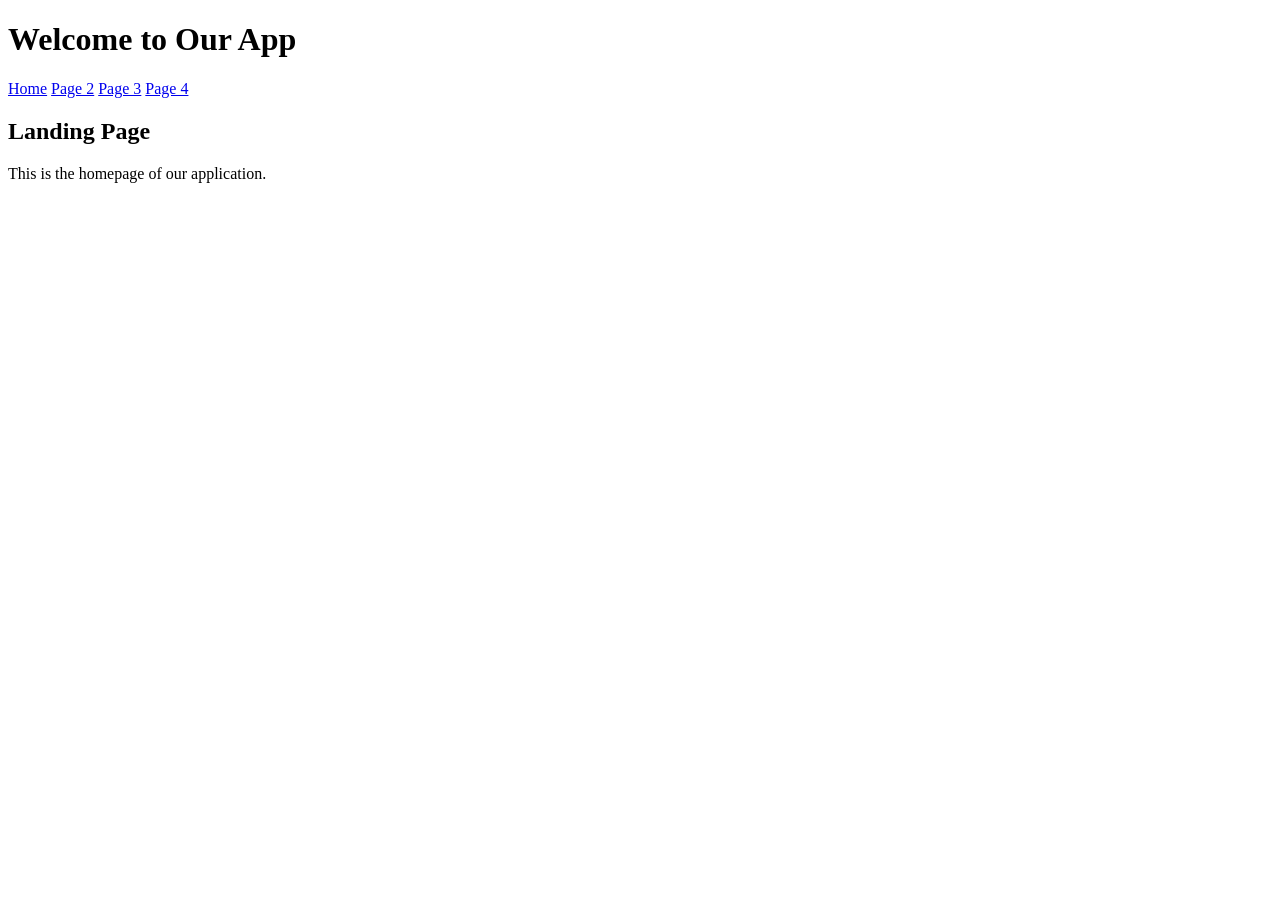
==== index.html @ fe09e487 "Added project structure and index page" ====
<!DOCTYPE html>
<html lang="en">
<head>
    <meta charset="UTF-8">
    <meta name="viewport" content="width=device-width, initial-scale=1.0">
    <title>Homepage</title>

       <!-- Link to CSS -->
    <link rel="stylesheet" href="css/styles.css">
</head>
<body>
    <!-- Maja -->

    <header>
        <h1>Welcome to Our App</h1>
    </header>

    <nav>
        <a href="index.html">Home</a>
        <a href="page-2.html">Page 2</a>
        <a href="page-3.html">Page 3</a>
        <a href="page-4.html">Page 4</a>
    </nav>

    <main>
        <h2>Landing Page</h2>
        <p>This is the homepage of our application.</p>
    
</body>
</html>
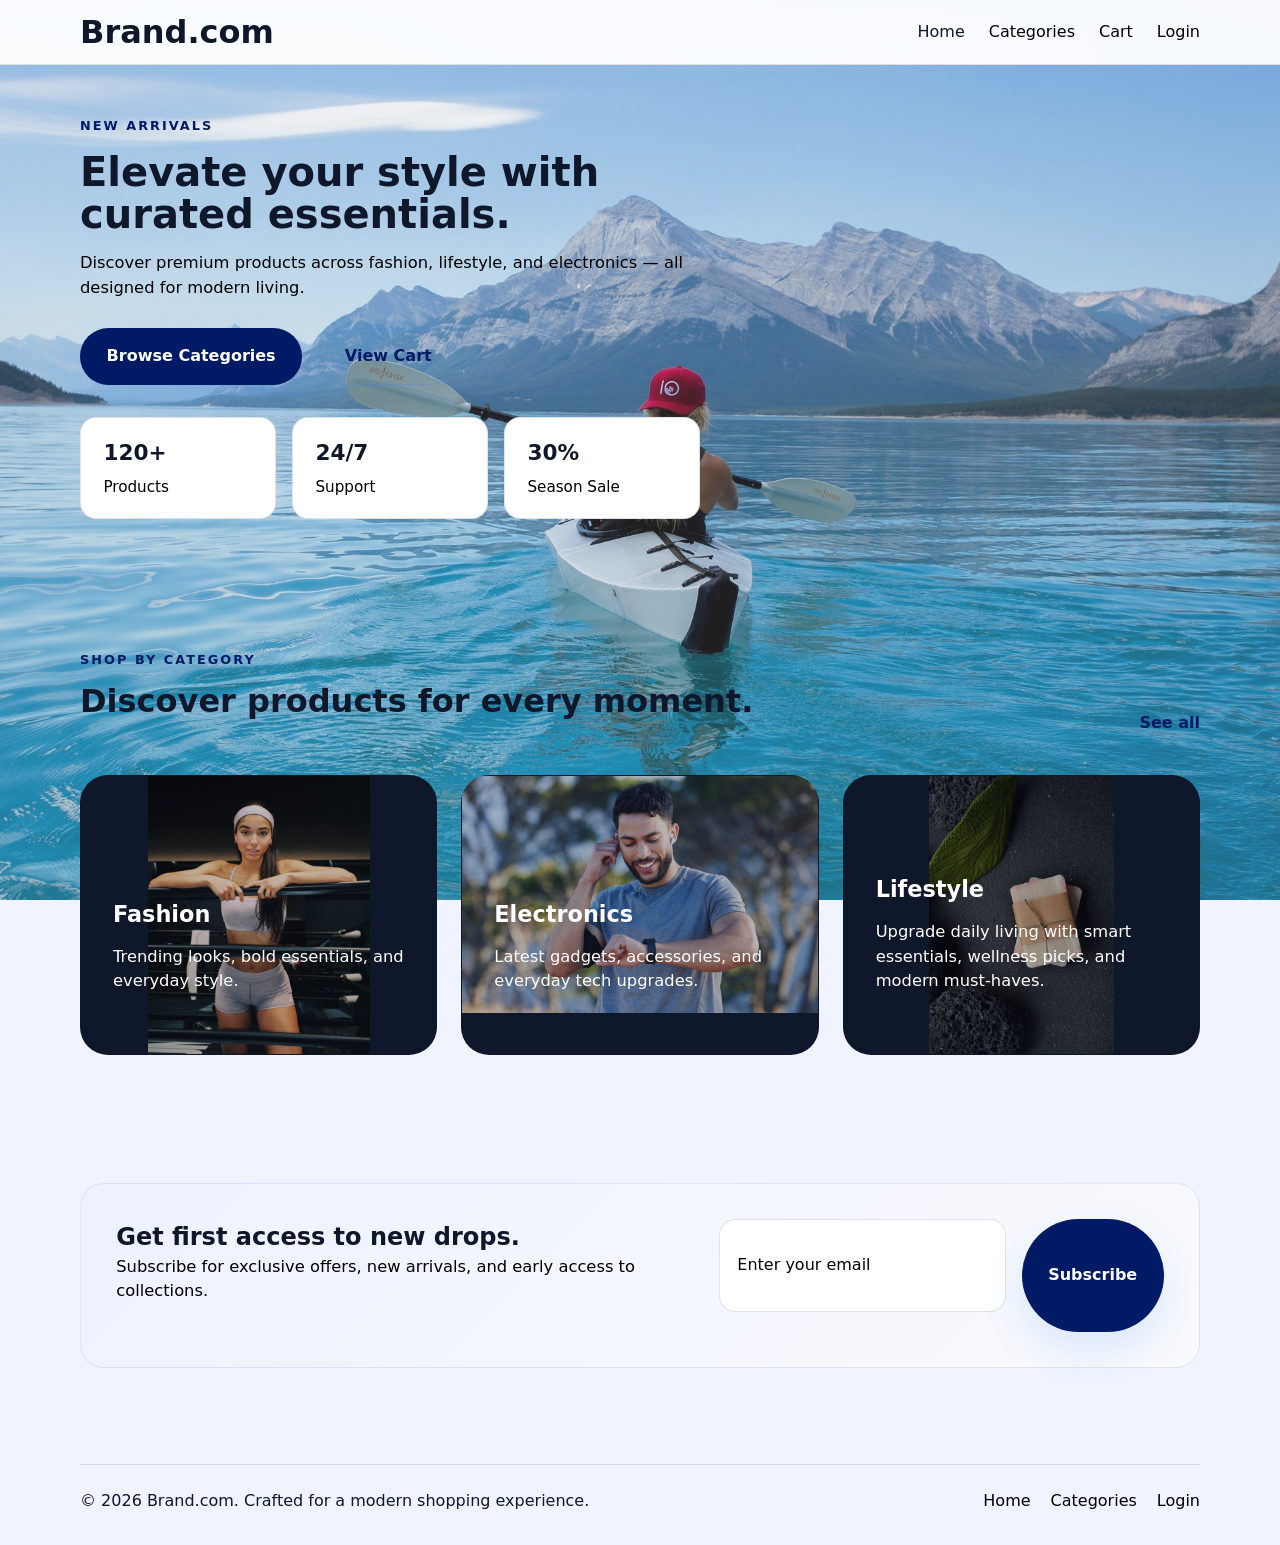
==== commit 835fb03f: "major edit" ====
--- a/index.html
+++ b/index.html
@@ -3,28 +3,100 @@
 <head>
     <meta charset="UTF-8">
     <meta name="viewport" content="width=device-width, initial-scale=1.0">
-    <title>Homepage</title>
-
-       <!-- Link to CSS -->
-    <link rel="stylesheet" href="css/styles.css">
+    <title>Brand.com - Premium Products</title>
+    <link rel="stylesheet" href="CSS/styles.css">
 </head>
-<body>
-    <!-- Maja -->
-
-    <header>
-        <h1>Welcome to Our App</h1>
+<body class="home-page">
+    <header class="site-header">
+        <div class="container header-inner">
+            <a href="index.html" class="brand">
+                <span>Brand.com</span>
+            </a>
+            <nav class="main-nav">
+                <a href="index.html" class="active">Home</a>
+                <a href="Categories.html">Categories</a>
+                <a href="Shopping Cart.html">Cart</a>
+                <a href="Login.html">Login</a>
+            </nav>
+        </div>
     </header>
 
-    <nav>
-        <a href="index.html">Home</a>
-        <a href="page-2.html">Page 2</a>
-        <a href="page-3.html">Page 3</a>
-        <a href="page-4.html">Page 4</a>
-    </nav>
+    <main>
+        <section class="hero section">
+            <div class="container hero-grid">
+                <div class="hero-copy">
+                    <span class="eyebrow">New arrivals</span>
+                    <h1>Elevate your style with curated essentials.</h1>
+                    <p>Discover premium products across fashion, lifestyle, and electronics — all designed for modern living.</p>
+                    <div class="hero-actions">
+                        <a class="button button-primary" href="Categories.html">Browse Categories</a>
+                        <a class="button button-outline" href="Shopping Cart.html">View Cart</a>
+                    </div>
+                    <div class="stats-grid">
+                        <div>
+                            <strong>120+</strong>
+                            <span>Products</span>
+                        </div>
+                        <div>
+                            <strong>24/7</strong>
+                            <span>Support</span>
+                        </div>
+                        <div>
+                            <strong>30%</strong>
+                            <span>Season Sale</span>
+                        </div>
+                    </div>
+                </div>
+            </div>
+        </section>
 
-    <main>
-        <h2>Landing Page</h2>
-        <p>This is the homepage of our application.</p>
-    
+        <section class="section featured-categories">
+            <div class="container section-head">
+                <div>
+                    <span class="eyebrow">Shop by category</span>
+                    <h2>Discover products for every moment.</h2>
+                </div>
+                <a class="link-button" href="Categories.html">See all</a>
+            </div>
+            <div class="container card-grid">
+                <article class="category-card category-card-fashion">
+                    <h3>Fashion</h3>
+                    <p>Trending looks, bold essentials, and everyday style.</p>
+                </article>
+                <article class="category-card category-card-electronics">
+                    <h3>Electronics</h3>
+                    <p>Latest gadgets, accessories, and everyday tech upgrades.</p>
+                </article>
+                <article class="category-card category-card-lifestyle">
+                    <h3>Lifestyle</h3>
+                    <p>Upgrade daily living with smart essentials, wellness picks, and modern must-haves.</p>
+                </article>
+            </div>
+        </section>
+
+        <section class="section newsletter">
+            <div class="container newsletter-card">
+                <div>
+                    <h2>Get first access to new drops.</h2>
+                    <p>Subscribe for exclusive offers, new arrivals, and early access to collections.</p>
+                </div>
+                <form class="newsletter-form">
+                    <input type="email" placeholder="Enter your email" required>
+                    <button type="submit" class="button button-primary">Subscribe</button>
+                </form>
+            </div>
+        </section>
+    </main>
+
+    <footer class="site-footer">
+        <div class="container footer-inner">
+            <p>© 2026 Brand.com. Crafted for a modern shopping experience.</p>
+            <div class="footer-links">
+                <a href="index.html">Home</a>
+                <a href="Categories.html">Categories</a>
+                <a href="Login.html">Login</a>
+            </div>
+        </div>
+    </footer>
 </body>
-</html>+</html>
--- a/CSS/styles.css
+++ b/CSS/styles.css
@@ -0,0 +1,658 @@
+:root {
+    color-scheme: light;
+    font-family: Inter, system-ui, -apple-system, BlinkMacSystemFont, "Segoe UI", sans-serif;
+    font-size: 16px;
+    line-height: 1.5;
+    color: #0f172a;
+    background-color: #eef2ff;
+    --surface: #ffffff;
+    --surface-soft: #f8f9ff;
+    --border: rgba(15, 23, 42, 0.12);
+    --primary: #001a66;
+    --primary-dark: #000d33;
+    --accent: #fb7185;
+    --muted: #000000;
+    --text: #0f172a;
+}
+
+* {
+    margin: 0;
+    padding: 0;
+    box-sizing: border-box;
+}
+
+html {
+    scroll-behavior: smooth;
+}
+
+body {
+    min-height: 100vh;
+    background-color: #eef2ff;
+    color: var(--text);
+    font-family: var(--font-family);
+}
+
+body.home-page {
+    background: linear-gradient(rgba(255, 255, 255, 0.12), rgba(255, 255, 255, 0.12)), url("../background2.jpg") center/cover no-repeat fixed;
+    animation: homeBackgroundSwap 35s infinite;
+}
+
+@keyframes homeBackgroundSwap {
+    0%,
+    24% {
+        background: linear-gradient(rgba(255, 255, 255, 0.12), rgba(255, 255, 255, 0.12)), url("../background2.jpg") center/cover no-repeat fixed;
+    }
+    25%,
+    49% {
+        background: linear-gradient(rgba(255, 255, 255, 0.12), rgba(255, 255, 255, 0.12)), url("../Images/background3.jpg") center/cover no-repeat fixed;
+    }
+    50%,
+    74% {
+        background: linear-gradient(rgba(255, 255, 255, 0.12), rgba(255, 255, 255, 0.12)), url("../Images/background5.jpg") center/cover no-repeat fixed;
+    }
+    75%,
+    100% {
+        background: linear-gradient(rgba(255, 255, 255, 0.12), rgba(255, 255, 255, 0.12)), url("../Images/background6.jpg") center/cover no-repeat fixed;
+    }
+}
+
+@media (prefers-reduced-motion: reduce) {
+    body.home-page {
+        animation: none;
+    }
+}
+
+img {
+    max-width: 100%;
+    display: block;
+}
+
+button,
+input,
+textarea,
+select {
+    font: inherit;
+}
+
+a {
+    color: inherit;
+    text-decoration: none;
+}
+
+.container {
+    width: min(1120px, calc(100% - 2rem));
+    margin: 0 auto;
+}
+
+.section {
+    padding: 4rem 0;
+}
+
+.site-header {
+    background: rgba(255, 255, 255, 0.95);
+    border-bottom: 1px solid var(--border);
+    position: sticky;
+    top: 0;
+    z-index: 20;
+    backdrop-filter: blur(16px);
+}
+
+.header-inner {
+    display: flex;
+    align-items: center;
+    justify-content: space-between;
+    gap: 1rem;
+    padding: 1rem 0;
+}
+
+.brand {
+    display: inline-flex;
+    align-items: center;
+    gap: 0;
+    font-weight: 700;
+    font-size: 2rem;
+    line-height: 1;
+    color: var(--text);
+}
+
+.brand img {
+    width: 34px;
+    height: 34px;
+}
+
+.main-nav {
+    display: flex;
+    gap: 1.5rem;
+    flex-wrap: wrap;
+}
+
+.main-nav a {
+    color: var(--muted);
+    font-weight: 500;
+    transition: color 0.2s ease;
+}
+
+.main-nav a:hover,
+.main-nav a.active {
+    color: var(--text);
+}
+
+.button {
+    display: inline-flex;
+    align-items: center;
+    justify-content: center;
+    padding: 0.95rem 1.6rem;
+    border-radius: 999px;
+    font-weight: 600;
+    transition: transform 0.2s ease, background-color 0.2s ease, box-shadow 0.2s ease;
+    border: 1px solid transparent;
+    cursor: pointer;
+}
+
+.button:hover {
+    transform: translateY(-1px);
+}
+
+.button-primary {
+    background-color: var(--primary);
+    color: white;
+    box-shadow: 0 18px 40px rgba(59, 130, 246, 0.14);
+}
+
+.button-primary:hover {
+    background-color: var(--primary-dark);
+}
+
+.button-secondary {
+    background: #f8fafc;
+    color: var(--text);
+    border-color: var(--border);
+}
+
+.button-outline {
+    background: transparent;
+    color: var(--primary);
+    border-color: rgba(59, 130, 246, 0.24);
+}
+
+.hero {
+    padding-top: 3rem;
+}
+
+.hero-grid {
+    display: grid;
+    grid-template-columns: 1fr;
+    gap: 3rem;
+    align-items: center;
+}
+
+.hero-copy {
+    max-width: 620px;
+}
+
+.eyebrow {
+    display: inline-flex;
+    align-items: center;
+    text-transform: uppercase;
+    letter-spacing: 0.16em;
+    font-size: 0.8rem;
+    color: var(--primary);
+    font-weight: 700;
+    margin-bottom: 1rem;
+}
+
+.hero-copy h1,
+.page-intro h1,
+.auth-info h1,
+.summary-card h2,
+.section-head h2 {
+    font-size: clamp(2.5rem, 3vw, 3.5rem);
+    line-height: 1.05;
+    margin-bottom: 1rem;
+    color: var(--text);
+}
+
+.hero-copy p,
+.page-intro p,
+.auth-info p,
+.category-card p,
+.summary-card p,
+.newsletter-card p {
+    color: var(--muted);
+    font-size: 1.02rem;
+    margin-bottom: 1.75rem;
+}
+
+.hero-actions {
+    display: flex;
+    flex-wrap: wrap;
+    gap: 1rem;
+    margin-bottom: 2rem;
+}
+
+.stats-grid {
+    display: grid;
+    grid-template-columns: repeat(3, minmax(0, 1fr));
+    gap: 1rem;
+}
+
+.stats-grid div {
+    padding: 1.2rem 1.4rem;
+    background: var(--surface);
+    border: 1px solid var(--border);
+    border-radius: 1rem;
+}
+
+.stats-grid strong {
+    display: block;
+    font-size: 1.35rem;
+    margin-bottom: 0.35rem;
+}
+
+.stats-grid span {
+    font-size: 0.95rem;
+    color: var(--muted);
+}
+
+.hero-image {
+    display: flex;
+    justify-content: center;
+    align-items: center;
+}
+
+.hero-image img {
+    max-width: 100%;
+    border-radius: 1.75rem;
+    box-shadow: 0 35px 80px rgba(15, 23, 42, 0.12);
+}
+
+.section-head {
+    display: flex;
+    justify-content: space-between;
+    align-items: flex-end;
+    gap: 1rem;
+    margin-bottom: 2.5rem;
+}
+
+.section-head h2 {
+    font-size: clamp(2rem, 2.5vw, 2.6rem);
+}
+
+.link-button {
+    color: var(--primary);
+    font-weight: 700;
+    transition: opacity 0.2s ease;
+}
+
+.link-button:hover {
+    opacity: 0.8;
+}
+
+.card-grid {
+    display: grid;
+    grid-template-columns: repeat(3, minmax(0, 1fr));
+    gap: 1.5rem;
+}
+
+.category-card {
+    padding: 2rem;
+    border-radius: 1.75rem;
+    background: var(--surface);
+    border: 1px solid var(--border);
+    transition: transform 0.25s ease, box-shadow 0.25s ease;
+    cursor: pointer;
+}
+
+.category-card:hover {
+    transform: translateY(-6px);
+    box-shadow: 0 24px 60px rgba(15, 23, 42, 0.1);
+}
+
+.category-card img {
+    width: 64px;
+    margin-bottom: 1.5rem;
+}
+
+.category-card h3 {
+    margin-bottom: 0.85rem;
+    font-size: 1.4rem;
+    color: var(--text);
+}
+
+.category-card-fashion {
+    background-image: linear-gradient(rgba(15, 23, 42, 0.25), rgba(15, 23, 42, 0.25)), url("../Images/fashion2.png");
+    background-size: contain;
+    background-repeat: no-repeat;
+    background-position: center top;
+    background-color: #0f172a;
+    min-height: 280px;
+    display: flex;
+    flex-direction: column;
+    justify-content: flex-end;
+}
+
+.category-card-fashion h3,
+.category-card-fashion p {
+    color: #ffffff;
+}
+
+.category-card-electronics {
+    background-image: linear-gradient(rgba(15, 23, 42, 0.25), rgba(15, 23, 42, 0.25)), url("../Images/electronics.jpg");
+    background-size: contain;
+    background-repeat: no-repeat;
+    background-position: center top;
+    background-color: #0f172a;
+    min-height: 280px;
+    display: flex;
+    flex-direction: column;
+    justify-content: flex-end;
+}
+
+.category-card-electronics h3,
+.category-card-electronics p {
+    color: #ffffff;
+}
+
+.category-card-lifestyle {
+    background-image: linear-gradient(rgba(15, 23, 42, 0.25), rgba(15, 23, 42, 0.25)), url("../Images/wellness.jpg");
+    background-size: contain;
+    background-repeat: no-repeat;
+    background-position: center top;
+    background-color: #0f172a;
+    min-height: 280px;
+    display: flex;
+    flex-direction: column;
+    justify-content: flex-end;
+}
+
+.category-card-lifestyle h3,
+.category-card-lifestyle p {
+    color: #ffffff;
+}
+
+.newsletter-card {
+    display: grid;
+    grid-template-columns: minmax(0, 1.3fr) minmax(220px, 1fr);
+    gap: 1.5rem;
+    padding: 2.2rem;
+    border-radius: 1.5rem;
+    background: linear-gradient(135deg, #eef2ff 0%, #f8fafc 100%);
+    border: 1px solid rgba(99, 102, 241, 0.14);
+}
+
+.newsletter-form {
+    display: grid;
+    grid-template-columns: 1fr auto;
+    gap: 1rem;
+}
+
+.newsletter-form input {
+    width: 100%;
+    padding: 1rem 1.1rem;
+    border: 1px solid var(--border);
+    border-radius: 999px;
+    background: white;
+}
+
+input[type="email"],
+input[type="text"],
+input[type="password"] {
+    width: 100%;
+    padding: 1rem 1.1rem;
+    border: 1px solid var(--border);
+    border-radius: 1rem;
+    background: var(--surface);
+    margin-bottom: 1.25rem;
+    color: var(--text);
+}
+
+input::placeholder {
+    color: var(--muted);
+}
+
+.auth-card,
+.summary-card {
+    background: var(--surface);
+    border-radius: 1.75rem;
+    padding: 2rem;
+    border: 1px solid var(--border);
+}
+
+.auth-section {
+    padding-top: 4rem;
+    padding-bottom: 4rem;
+}
+
+.auth-card {
+    max-width: 620px;
+    margin: 0 auto;
+}
+
+.auth-info {
+    margin-bottom: 2rem;
+}
+
+.auth-info h1 {
+    margin-bottom: 1rem;
+}
+
+.auth-form label {
+    display: block;
+    margin-bottom: 0.6rem;
+    font-weight: 600;
+    color: var(--text);
+}
+
+.auth-note {
+    margin-top: 1rem;
+    color: var(--muted);
+}
+
+.auth-note a {
+    color: var(--primary);
+    font-weight: 700;
+}
+
+.page-intro {
+    background: transparent;
+    padding-bottom: 0;
+}
+
+.cart-section {
+    padding-top: 1rem;
+}
+
+.cart-grid {
+    display: grid;
+    grid-template-columns: 1.8fr 0.9fr;
+    gap: 1.5rem;
+    width: min(1120px, calc(100% - 2rem));
+    margin: 0 auto;
+}
+
+.cart-table,
+.cart-summary {
+    background: var(--surface);
+    border: 1px solid var(--border);
+    border-radius: 1.75rem;
+    padding: 1.5rem;
+}
+
+.cart-row {
+    display: grid;
+    grid-template-columns: 2.2fr 1fr 0.9fr 1fr;
+    gap: 1rem;
+    align-items: center;
+    padding: 1.2rem 0;
+    border-bottom: 1px solid var(--border);
+}
+
+.cart-row:last-child {
+    border-bottom: none;
+}
+
+.cart-head {
+    color: var(--muted);
+    font-size: 0.95rem;
+    text-transform: uppercase;
+    letter-spacing: 0.08em;
+    font-weight: 600;
+}
+
+.product-info {
+    display: flex;
+    align-items: center;
+    gap: 1rem;
+}
+
+.product-info img {
+    width: 72px;
+    height: 72px;
+    border-radius: 1.25rem;
+    object-fit: contain;
+}
+
+.product-info strong {
+    display: block;
+    margin-bottom: 0.35rem;
+    color: var(--text);
+}
+
+.product-info span {
+    color: var(--muted);
+    font-size: 0.95rem;
+}
+
+.cart-summary {
+    display: flex;
+    flex-direction: column;
+    gap: 1.25rem;
+}
+
+.summary-card h2 {
+    margin-bottom: 1rem;
+    font-size: 1.8rem;
+}
+
+.summary-row {
+    display: flex;
+    justify-content: space-between;
+    align-items: center;
+    padding: 0.7rem 0;
+    border-bottom: 1px solid var(--border);
+}
+
+.summary-row.total {
+    font-size: 1.1rem;
+    font-weight: 700;
+    border-color: transparent;
+}
+
+.summary-note {
+    color: var(--muted);
+    font-size: 0.95rem;
+}
+
+.site-footer {
+    padding: 2rem 0;
+}
+
+.footer-inner {
+    display: flex;
+    justify-content: space-between;
+    align-items: center;
+    gap: 1rem;
+    border-top: 1px solid var(--border);
+    padding-top: 1.5rem;
+}
+
+.footer-links {
+    display: flex;
+    gap: 1.25rem;
+    flex-wrap: wrap;
+}
+
+.footer-links a {
+    color: var(--muted);
+    transition: color 0.2s ease;
+}
+
+.footer-links a:hover {
+    color: var(--text);
+}
+
+@media (max-width: 900px) {
+    .hero-grid,
+    .card-grid,
+    .stats-grid,
+    .cart-grid,
+    .newsletter-card {
+        grid-template-columns: 1fr;
+    }
+
+    .main-nav {
+        gap: 1rem;
+    }
+}
+
+@media (max-width: 720px) {
+    .header-inner {
+        flex-direction: column;
+        align-items: flex-start;
+    }
+
+    .site-header {
+        position: relative;
+    }
+
+    .hero-actions {
+        flex-direction: column;
+    }
+
+    .stats-grid {
+        grid-template-columns: repeat(2, minmax(0, 1fr));
+    }
+
+    .cart-row {
+        grid-template-columns: 1.7fr 1fr;
+    }
+
+    .cart-row span:nth-child(3),
+    .cart-row span:nth-child(4) {
+        display: none;
+    }
+
+    .cart-head span:nth-child(3),
+    .cart-head span:nth-child(4) {
+        display: none;
+    }
+
+    .newsletter-card {
+        grid-template-columns: 1fr;
+    }
+}
+
+@media (max-width: 540px) {
+    body {
+        font-size: 0.95rem;
+    }
+
+    .button {
+        width: 100%;
+    }
+
+    .main-nav {
+        flex-wrap: wrap;
+        gap: 0.75rem;
+    }
+
+    .stats-grid,
+    .cart-grid,
+    .newsletter-card {
+        gap: 1rem;
+    }
+
+    .newsletter-form {
+        grid-template-columns: 1fr;
+    }
+}
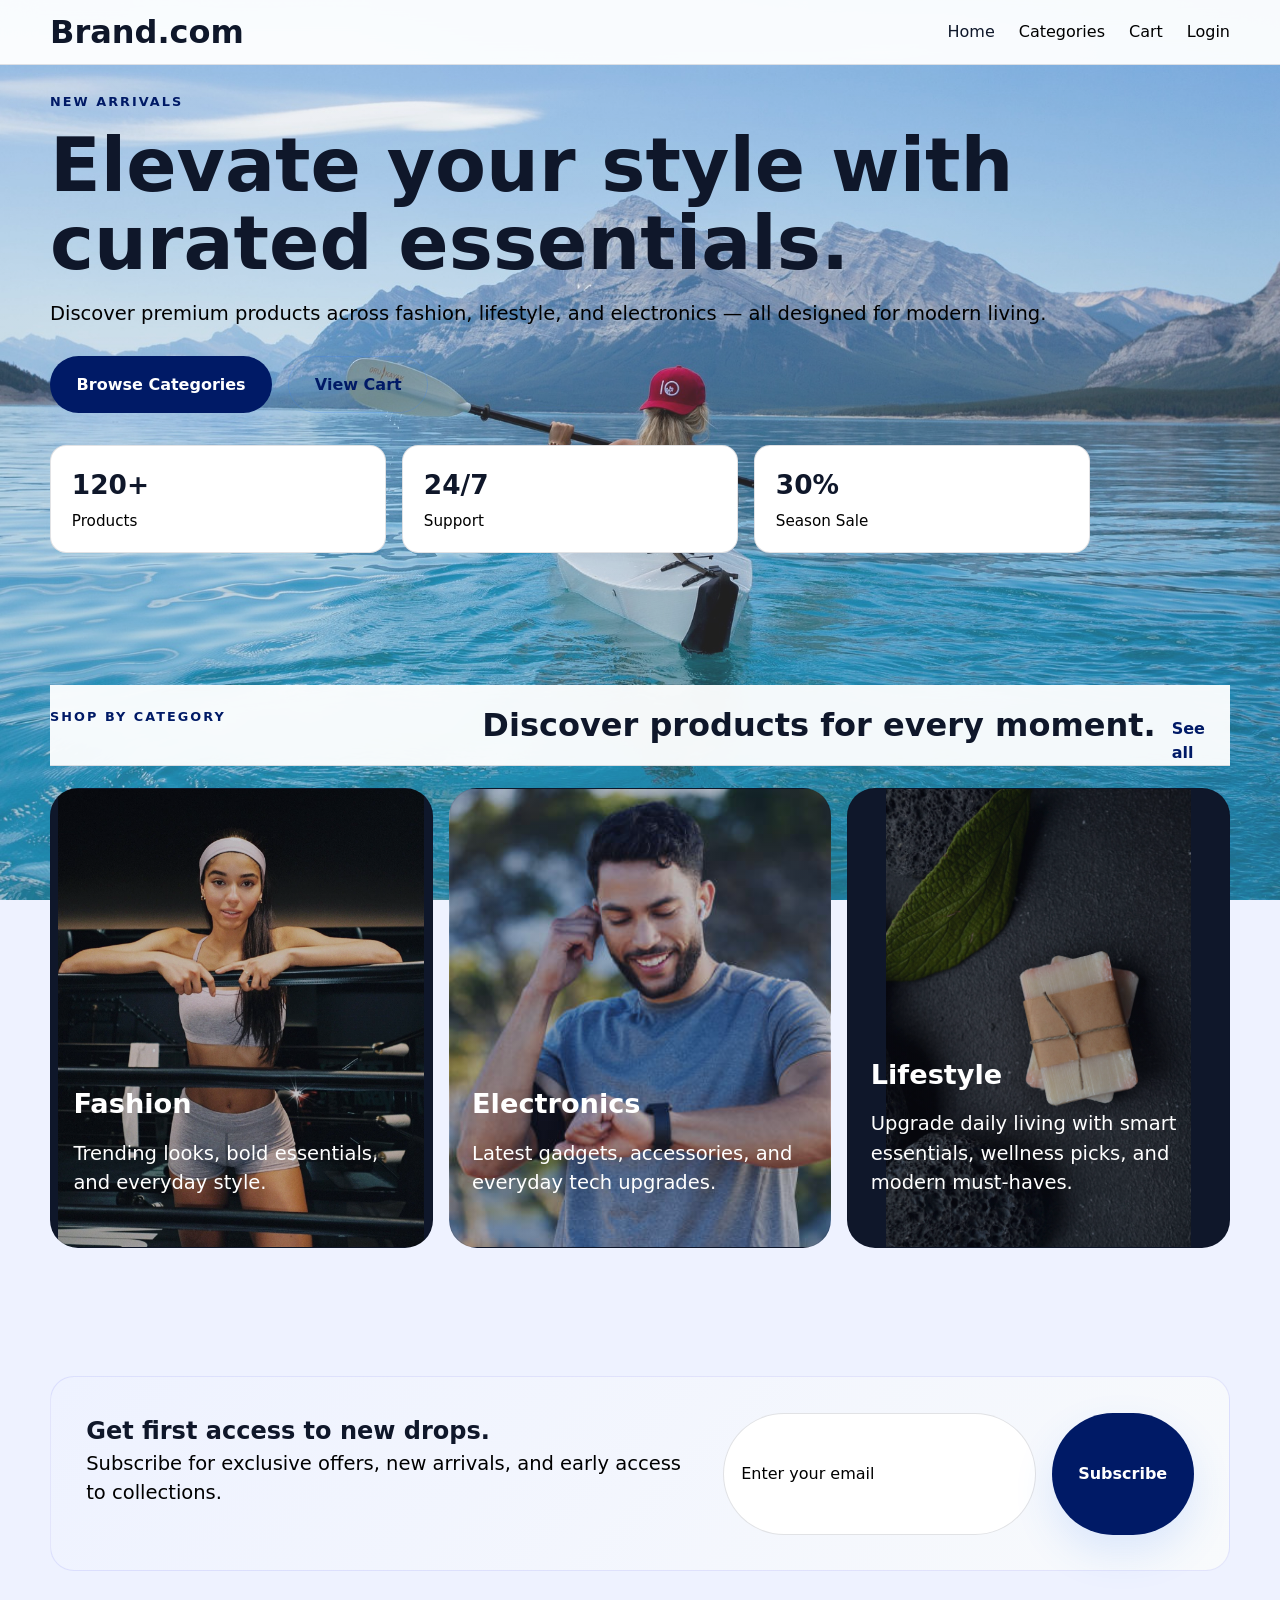
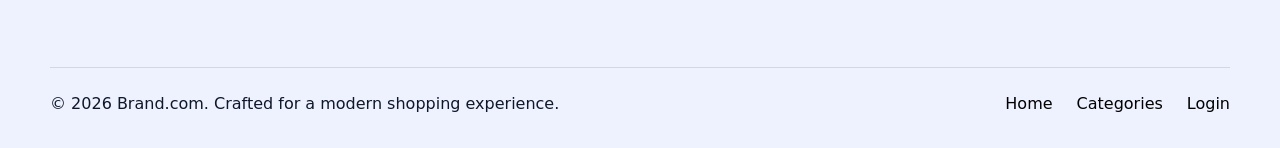
==== commit f6df5f47: "simplified code" ====
--- a/index.html
+++ b/index.html
@@ -6,14 +6,12 @@
     <title>Brand.com - Premium Products</title>
     <link rel="stylesheet" href="CSS/styles.css">
 </head>
-<body class="home-page">
-    <header class="site-header">
-        <div class="container header-inner">
-            <a href="index.html" class="brand">
-                <span>Brand.com</span>
-            </a>
-            <nav class="main-nav">
-                <a href="index.html" class="active">Home</a>
+<body id="home">
+    <header>
+        <div>
+            <a href="index.html">Brand.com</a>
+            <nav aria-label="Main navigation">
+                <a href="index.html" aria-current="page">Home</a>
                 <a href="Categories.html">Categories</a>
                 <a href="Shopping Cart.html">Cart</a>
                 <a href="Login.html">Login</a>
@@ -22,80 +20,82 @@
     </header>
 
     <main>
-        <section class="hero section">
-            <div class="container hero-grid">
-                <div class="hero-copy">
-                    <span class="eyebrow">New arrivals</span>
+        <section id="hero">
+            <div>
+                <article>
+                    <p data-eyebrow>New arrivals</p>
                     <h1>Elevate your style with curated essentials.</h1>
                     <p>Discover premium products across fashion, lifestyle, and electronics — all designed for modern living.</p>
-                    <div class="hero-actions">
-                        <a class="button button-primary" href="Categories.html">Browse Categories</a>
-                        <a class="button button-outline" href="Shopping Cart.html">View Cart</a>
+                    <div>
+                        <a href="Categories.html" data-tone="primary">Browse Categories</a>
+                        <a href="Shopping Cart.html" data-tone="outline">View Cart</a>
                     </div>
-                    <div class="stats-grid">
+                    <dl>
                         <div>
-                            <strong>120+</strong>
-                            <span>Products</span>
+                            <dd>120+</dd>
+                            <dt>Products</dt>
                         </div>
                         <div>
-                            <strong>24/7</strong>
-                            <span>Support</span>
+                            <dd>24/7</dd>
+                            <dt>Support</dt>
                         </div>
                         <div>
-                            <strong>30%</strong>
-                            <span>Season Sale</span>
+                            <dd>30%</dd>
+                            <dt>Season Sale</dt>
                         </div>
+                    </dl>
+                </article>
+            </div>
+        </section>
+
+        <section id="featured">
+            <div>
+                <header>
+                    <div>
+                        <p data-eyebrow>Shop by category</p>
+                        <h2>Discover products for every moment.</h2>
                     </div>
+                    <a href="Categories.html">See all</a>
+                </header>
+                <div>
+                    <article data-category="fashion">
+                        <h3>Fashion</h3>
+                        <p>Trending looks, bold essentials, and everyday style.</p>
+                    </article>
+                    <article data-category="electronics">
+                        <h3>Electronics</h3>
+                        <p>Latest gadgets, accessories, and everyday tech upgrades.</p>
+                    </article>
+                    <article data-category="lifestyle">
+                        <h3>Lifestyle</h3>
+                        <p>Upgrade daily living with smart essentials, wellness picks, and modern must-haves.</p>
+                    </article>
                 </div>
             </div>
         </section>
 
-        <section class="section featured-categories">
-            <div class="container section-head">
-                <div>
-                    <span class="eyebrow">Shop by category</span>
-                    <h2>Discover products for every moment.</h2>
-                </div>
-                <a class="link-button" href="Categories.html">See all</a>
-            </div>
-            <div class="container card-grid">
-                <article class="category-card category-card-fashion">
-                    <h3>Fashion</h3>
-                    <p>Trending looks, bold essentials, and everyday style.</p>
-                </article>
-                <article class="category-card category-card-electronics">
-                    <h3>Electronics</h3>
-                    <p>Latest gadgets, accessories, and everyday tech upgrades.</p>
-                </article>
-                <article class="category-card category-card-lifestyle">
-                    <h3>Lifestyle</h3>
-                    <p>Upgrade daily living with smart essentials, wellness picks, and modern must-haves.</p>
-                </article>
-            </div>
-        </section>
-
-        <section class="section newsletter">
-            <div class="container newsletter-card">
+        <section id="newsletter">
+            <div>
                 <div>
                     <h2>Get first access to new drops.</h2>
                     <p>Subscribe for exclusive offers, new arrivals, and early access to collections.</p>
                 </div>
-                <form class="newsletter-form">
+                <form>
                     <input type="email" placeholder="Enter your email" required>
-                    <button type="submit" class="button button-primary">Subscribe</button>
+                    <button type="submit" data-tone="primary">Subscribe</button>
                 </form>
             </div>
         </section>
     </main>
 
-    <footer class="site-footer">
-        <div class="container footer-inner">
+    <footer>
+        <div>
             <p>© 2026 Brand.com. Crafted for a modern shopping experience.</p>
-            <div class="footer-links">
+            <nav aria-label="Footer navigation">
                 <a href="index.html">Home</a>
                 <a href="Categories.html">Categories</a>
                 <a href="Login.html">Login</a>
-            </div>
+            </nav>
         </div>
     </footer>
 </body>
--- a/CSS/styles.css
+++ b/CSS/styles.css
@@ -1,18 +1,7 @@
 :root {
     color-scheme: light;
-    font-family: Inter, system-ui, -apple-system, BlinkMacSystemFont, "Segoe UI", sans-serif;
     font-size: 16px;
     line-height: 1.5;
-    color: #0f172a;
-    background-color: #eef2ff;
-    --surface: #ffffff;
-    --surface-soft: #f8f9ff;
-    --border: rgba(15, 23, 42, 0.12);
-    --primary: #001a66;
-    --primary-dark: #000d33;
-    --accent: #fb7185;
-    --muted: #000000;
-    --text: #0f172a;
 }
 
 * {
@@ -28,43 +17,52 @@
 body {
     min-height: 100vh;
     background-color: #eef2ff;
-    color: var(--text);
-    font-family: var(--font-family);
-}
-
-body.home-page {
-    background: linear-gradient(rgba(255, 255, 255, 0.12), rgba(255, 255, 255, 0.12)), url("../background2.jpg") center/cover no-repeat fixed;
+    color: #0f172a;
+    font-family: Inter, system-ui, -apple-system, BlinkMacSystemFont, "Segoe UI", sans-serif;
+}
+
+body#home {
+    background-image: linear-gradient(rgba(255, 255, 255, 0.12), rgba(255, 255, 255, 0.12)), url("../background2.jpg");
+    background-position: center;
+    background-size: cover;
+    background-repeat: no-repeat;
+    background-attachment: fixed;
     animation: homeBackgroundSwap 35s infinite;
 }
 
 @keyframes homeBackgroundSwap {
     0%,
     24% {
-        background: linear-gradient(rgba(255, 255, 255, 0.12), rgba(255, 255, 255, 0.12)), url("../background2.jpg") center/cover no-repeat fixed;
+        background-image: linear-gradient(rgba(255, 255, 255, 0.12), rgba(255, 255, 255, 0.12)), url("../background2.jpg");
     }
     25%,
     49% {
-        background: linear-gradient(rgba(255, 255, 255, 0.12), rgba(255, 255, 255, 0.12)), url("../Images/background3.jpg") center/cover no-repeat fixed;
+        background-image: linear-gradient(rgba(255, 255, 255, 0.12), rgba(255, 255, 255, 0.12)), url("../Images/background3.jpg");
     }
     50%,
     74% {
-        background: linear-gradient(rgba(255, 255, 255, 0.12), rgba(255, 255, 255, 0.12)), url("../Images/background5.jpg") center/cover no-repeat fixed;
+        background-image: linear-gradient(rgba(255, 255, 255, 0.12), rgba(255, 255, 255, 0.12)), url("../Images/background5.jpg");
     }
     75%,
     100% {
-        background: linear-gradient(rgba(255, 255, 255, 0.12), rgba(255, 255, 255, 0.12)), url("../Images/background6.jpg") center/cover no-repeat fixed;
+        background-image: linear-gradient(rgba(255, 255, 255, 0.12), rgba(255, 255, 255, 0.12)), url("../Images/background6.jpg");
     }
 }
 
 @media (prefers-reduced-motion: reduce) {
-    body.home-page {
+    body#home {
         animation: none;
     }
 }
 
 img {
+    display: block;
     max-width: 100%;
-    display: block;
+}
+
+a {
+    color: inherit;
+    text-decoration: none;
 }
 
 button,
@@ -74,324 +72,302 @@
     font: inherit;
 }
 
-a {
-    color: inherit;
-    text-decoration: none;
-}
-
-.container {
-    width: min(1120px, calc(100% - 2rem));
+header,
+footer,
+main > section {
+    width: 100%;
+}
+
+header > div,
+main > section > div,
+footer > div {
+    width: min(1180px, calc(100% - 2rem));
     margin: 0 auto;
 }
 
-.section {
-    padding: 4rem 0;
-}
-
-.site-header {
-    background: rgba(255, 255, 255, 0.95);
-    border-bottom: 1px solid var(--border);
+main > section {
+    padding-top: 4rem;
+    padding-bottom: 4rem;
+}
+
+header {
     position: sticky;
     top: 0;
     z-index: 20;
+    background-color: rgba(255, 255, 255, 0.95);
+    border-bottom: 1px solid rgba(15, 23, 42, 0.12);
     backdrop-filter: blur(16px);
 }
 
-.header-inner {
+header > div {
     display: flex;
     align-items: center;
     justify-content: space-between;
     gap: 1rem;
-    padding: 1rem 0;
-}
-
-.brand {
-    display: inline-flex;
-    align-items: center;
-    gap: 0;
+    padding-top: 1rem;
+    padding-bottom: 1rem;
+}
+
+header > div > a:first-child {
+    color: #0f172a;
+    font-size: 2rem;
     font-weight: 700;
-    font-size: 2rem;
     line-height: 1;
-    color: var(--text);
-}
-
-.brand img {
-    width: 34px;
-    height: 34px;
-}
-
-.main-nav {
-    display: flex;
+}
+
+nav {
+    display: flex;
+    flex-wrap: wrap;
     gap: 1.5rem;
-    flex-wrap: wrap;
-}
-
-.main-nav a {
-    color: var(--muted);
+}
+
+header nav a,
+footer nav a {
+    color: #000000;
     font-weight: 500;
     transition: color 0.2s ease;
 }
 
-.main-nav a:hover,
-.main-nav a.active {
-    color: var(--text);
-}
-
-.button {
+header nav a:hover,
+header nav a[aria-current="page"],
+footer nav a:hover {
+    color: #0f172a;
+}
+
+#hero article > div a,
+#newsletter button,
+#auth button,
+#cart-area aside button,
+header > div > a:last-child {
     display: inline-flex;
     align-items: center;
     justify-content: center;
     padding: 0.95rem 1.6rem;
+    border: 1px solid transparent;
     border-radius: 999px;
+    cursor: pointer;
     font-weight: 600;
     transition: transform 0.2s ease, background-color 0.2s ease, box-shadow 0.2s ease;
-    border: 1px solid transparent;
-    cursor: pointer;
-}
-
-.button:hover {
+}
+
+#hero article > div a:hover,
+#newsletter button:hover,
+#auth button:hover,
+#cart-area aside button:hover,
+header > div > a:last-child:hover {
     transform: translateY(-1px);
 }
 
-.button-primary {
-    background-color: var(--primary);
-    color: white;
+#hero article > div a:first-child,
+#newsletter button,
+#auth button,
+#cart-area aside button {
+    background-color: #001a66;
+    color: #ffffff;
     box-shadow: 0 18px 40px rgba(59, 130, 246, 0.14);
 }
 
-.button-primary:hover {
-    background-color: var(--primary-dark);
-}
-
-.button-secondary {
-    background: #f8fafc;
-    color: var(--text);
-    border-color: var(--border);
-}
-
-.button-outline {
-    background: transparent;
-    color: var(--primary);
+#hero article > div a:first-child:hover,
+#newsletter button:hover,
+#auth button:hover,
+#cart-area aside button:hover {
+    background-color: #000d33;
+}
+
+#hero article > div a:last-child {
+    background-color: transparent;
+    color: #001a66;
     border-color: rgba(59, 130, 246, 0.24);
 }
 
-.hero {
-    padding-top: 3rem;
-}
-
-.hero-grid {
+header > div > a:last-child {
+    background-color: #f8fafc;
+    color: #0f172a;
+    border-color: rgba(15, 23, 42, 0.12);
+}
+
+#hero article p:first-child,
+#featured header p,
+#intro p:first-child,
+#auth header p:first-child {
+    display: inline-flex;
+    align-items: center;
+    margin-bottom: 1rem;
+    color: #001a66;
+    font-size: 0.8rem;
+    font-weight: 700;
+    letter-spacing: 0.16em;
+    text-transform: uppercase;
+}
+
+#hero {
+    padding-top: 1.5rem;
+    padding-bottom: 4.25rem;
+}
+
+#hero > div {
     display: grid;
-    grid-template-columns: 1fr;
-    gap: 3rem;
-    align-items: center;
-}
-
-.hero-copy {
-    max-width: 620px;
-}
-
-.eyebrow {
-    display: inline-flex;
-    align-items: center;
-    text-transform: uppercase;
-    letter-spacing: 0.16em;
-    font-size: 0.8rem;
-    color: var(--primary);
-    font-weight: 700;
+    gap: 1rem;
+    align-items: center;
+}
+
+#hero article {
+    width: 100%;
+    max-width: 1080px;
+}
+
+#hero h1,
+#intro h1,
+#auth h1 {
     margin-bottom: 1rem;
-}
-
-.hero-copy h1,
-.page-intro h1,
-.auth-info h1,
-.summary-card h2,
-.section-head h2 {
-    font-size: clamp(2.5rem, 3vw, 3.5rem);
+    color: #0f172a;
+    font-size: clamp(2.9rem, 5.8vw, 5.4rem);
     line-height: 1.05;
-    margin-bottom: 1rem;
-    color: var(--text);
-}
-
-.hero-copy p,
-.page-intro p,
-.auth-info p,
-.category-card p,
-.summary-card p,
-.newsletter-card p {
-    color: var(--muted);
-    font-size: 1.02rem;
+}
+
+#hero h1 + p,
+#intro h1 + p,
+#auth h1 + p,
+#featured article p,
+#catalog article p,
+#newsletter p,
+#cart-area aside > p {
     margin-bottom: 1.75rem;
-}
-
-.hero-actions {
+    color: #000000;
+    font-size: 1.22rem;
+}
+
+#hero article > div {
     display: flex;
     flex-wrap: wrap;
     gap: 1rem;
     margin-bottom: 2rem;
 }
 
-.stats-grid {
+#hero dl {
     display: grid;
     grid-template-columns: repeat(3, minmax(0, 1fr));
     gap: 1rem;
-}
-
-.stats-grid div {
-    padding: 1.2rem 1.4rem;
-    background: var(--surface);
-    border: 1px solid var(--border);
+    max-width: 1040px;
+}
+
+#hero dl div {
+    padding: 1.2rem 1.3rem;
+    background-color: #ffffff;
+    border: 1px solid rgba(15, 23, 42, 0.12);
     border-radius: 1rem;
 }
 
-.stats-grid strong {
-    display: block;
-    font-size: 1.35rem;
+#hero dd {
     margin-bottom: 0.35rem;
-}
-
-.stats-grid span {
+    font-size: 1.65rem;
+    font-weight: 700;
+}
+
+#hero dt {
+    color: #000000;
     font-size: 0.95rem;
-    color: var(--muted);
-}
-
-.hero-image {
-    display: flex;
-    justify-content: center;
-    align-items: center;
-}
-
-.hero-image img {
-    max-width: 100%;
-    border-radius: 1.75rem;
-    box-shadow: 0 35px 80px rgba(15, 23, 42, 0.12);
-}
-
-.section-head {
-    display: flex;
+}
+
+#featured header {
+    display: flex;
+    align-items: flex-end;
     justify-content: space-between;
-    align-items: flex-end;
-    gap: 1rem;
-    margin-bottom: 2.5rem;
-}
-
-.section-head h2 {
+    gap: 1rem;
+    margin-bottom: 1.4rem;
+}
+
+#featured h2 {
     font-size: clamp(2rem, 2.5vw, 2.6rem);
 }
 
-.link-button {
-    color: var(--primary);
+#featured header > a {
+    color: #001a66;
     font-weight: 700;
     transition: opacity 0.2s ease;
 }
 
-.link-button:hover {
+#featured header > a:hover {
     opacity: 0.8;
 }
 
-.card-grid {
+#featured header + div,
+#catalog > div {
     display: grid;
     grid-template-columns: repeat(3, minmax(0, 1fr));
-    gap: 1.5rem;
-}
-
-.category-card {
-    padding: 2rem;
+    gap: 1rem;
+}
+
+#featured article,
+#catalog article {
+    display: flex;
+    flex-direction: column;
+    justify-content: flex-end;
+    min-height: 460px;
+    padding: 1.4rem;
+    background-color: #0f172a;
+    border: 1px solid rgba(15, 23, 42, 0.12);
     border-radius: 1.75rem;
-    background: var(--surface);
-    border: 1px solid var(--border);
+    cursor: pointer;
     transition: transform 0.25s ease, box-shadow 0.25s ease;
-    cursor: pointer;
-}
-
-.category-card:hover {
+}
+
+#featured article:hover,
+#catalog article:hover {
     transform: translateY(-6px);
     box-shadow: 0 24px 60px rgba(15, 23, 42, 0.1);
 }
 
-.category-card img {
-    width: 64px;
-    margin-bottom: 1.5rem;
-}
-
-.category-card h3 {
+#featured article h3,
+#catalog article h3 {
     margin-bottom: 0.85rem;
-    font-size: 1.4rem;
-    color: var(--text);
-}
-
-.category-card-fashion {
+    color: #ffffff;
+    font-size: 1.7rem;
+}
+
+#featured article p,
+#catalog article p {
+    color: #ffffff;
+}
+
+#featured article:nth-child(1),
+#catalog article:nth-child(1) {
     background-image: linear-gradient(rgba(15, 23, 42, 0.25), rgba(15, 23, 42, 0.25)), url("../Images/fashion2.png");
+    background-position: center top;
+    background-repeat: no-repeat;
     background-size: contain;
+}
+
+#featured article:nth-child(2),
+#catalog article:nth-child(2) {
+    background-image: linear-gradient(rgba(15, 23, 42, 0.25), rgba(15, 23, 42, 0.25)), url("../Images/electronics.jpg");
+    background-position: center;
     background-repeat: no-repeat;
+    background-size: cover;
+}
+
+#featured article:nth-child(3),
+#catalog article:nth-child(3) {
+    background-image: linear-gradient(rgba(15, 23, 42, 0.25), rgba(15, 23, 42, 0.25)), url("../Images/wellness.jpg");
     background-position: center top;
-    background-color: #0f172a;
-    min-height: 280px;
-    display: flex;
-    flex-direction: column;
-    justify-content: flex-end;
-}
-
-.category-card-fashion h3,
-.category-card-fashion p {
-    color: #ffffff;
-}
-
-.category-card-electronics {
-    background-image: linear-gradient(rgba(15, 23, 42, 0.25), rgba(15, 23, 42, 0.25)), url("../Images/electronics.jpg");
+    background-repeat: no-repeat;
     background-size: contain;
-    background-repeat: no-repeat;
-    background-position: center top;
-    background-color: #0f172a;
-    min-height: 280px;
-    display: flex;
-    flex-direction: column;
-    justify-content: flex-end;
-}
-
-.category-card-electronics h3,
-.category-card-electronics p {
-    color: #ffffff;
-}
-
-.category-card-lifestyle {
-    background-image: linear-gradient(rgba(15, 23, 42, 0.25), rgba(15, 23, 42, 0.25)), url("../Images/wellness.jpg");
-    background-size: contain;
-    background-repeat: no-repeat;
-    background-position: center top;
-    background-color: #0f172a;
-    min-height: 280px;
-    display: flex;
-    flex-direction: column;
-    justify-content: flex-end;
-}
-
-.category-card-lifestyle h3,
-.category-card-lifestyle p {
-    color: #ffffff;
-}
-
-.newsletter-card {
+}
+
+#newsletter > div {
     display: grid;
     grid-template-columns: minmax(0, 1.3fr) minmax(220px, 1fr);
     gap: 1.5rem;
     padding: 2.2rem;
-    border-radius: 1.5rem;
     background: linear-gradient(135deg, #eef2ff 0%, #f8fafc 100%);
     border: 1px solid rgba(99, 102, 241, 0.14);
-}
-
-.newsletter-form {
+    border-radius: 1.5rem;
+}
+
+#newsletter form {
     display: grid;
     grid-template-columns: 1fr auto;
     gap: 1rem;
-}
-
-.newsletter-form input {
-    width: 100%;
-    padding: 1rem 1.1rem;
-    border: 1px solid var(--border);
-    border-radius: 999px;
-    background: white;
 }
 
 input[type="email"],
@@ -399,235 +375,219 @@
 input[type="password"] {
     width: 100%;
     padding: 1rem 1.1rem;
-    border: 1px solid var(--border);
+    color: #0f172a;
+    background-color: #ffffff;
+    border: 1px solid rgba(15, 23, 42, 0.12);
     border-radius: 1rem;
-    background: var(--surface);
+}
+
+#newsletter input[type="email"] {
+    border-radius: 999px;
+}
+
+#auth input {
     margin-bottom: 1.25rem;
-    color: var(--text);
 }
 
 input::placeholder {
-    color: var(--muted);
-}
-
-.auth-card,
-.summary-card {
-    background: var(--surface);
-    border-radius: 1.75rem;
-    padding: 2rem;
-    border: 1px solid var(--border);
-}
-
-.auth-section {
+    color: #000000;
+}
+
+#intro {
+    padding-bottom: 0;
+}
+
+#auth {
     padding-top: 4rem;
     padding-bottom: 4rem;
 }
 
-.auth-card {
+#auth > div {
     max-width: 620px;
     margin: 0 auto;
-}
-
-.auth-info {
+    padding: 2rem;
+    background-color: #ffffff;
+    border: 1px solid rgba(15, 23, 42, 0.12);
+    border-radius: 1.75rem;
+}
+
+#auth header {
     margin-bottom: 2rem;
 }
 
-.auth-info h1 {
-    margin-bottom: 1rem;
-}
-
-.auth-form label {
+#auth label {
     display: block;
     margin-bottom: 0.6rem;
+    color: #0f172a;
     font-weight: 600;
-    color: var(--text);
-}
-
-.auth-note {
+}
+
+#auth form > p {
     margin-top: 1rem;
-    color: var(--muted);
-}
-
-.auth-note a {
-    color: var(--primary);
+    color: #000000;
+}
+
+#auth form > p a {
+    color: #001a66;
     font-weight: 700;
 }
 
-.page-intro {
-    background: transparent;
-    padding-bottom: 0;
-}
-
-.cart-section {
+#cart-area {
     padding-top: 1rem;
 }
 
-.cart-grid {
+#cart-area > div {
     display: grid;
     grid-template-columns: 1.8fr 0.9fr;
     gap: 1.5rem;
     width: min(1120px, calc(100% - 2rem));
-    margin: 0 auto;
-}
-
-.cart-table,
-.cart-summary {
-    background: var(--surface);
-    border: 1px solid var(--border);
+}
+
+#cart-area section,
+#cart-area aside {
+    padding: 1.5rem;
+    background-color: #ffffff;
+    border: 1px solid rgba(15, 23, 42, 0.12);
     border-radius: 1.75rem;
-    padding: 1.5rem;
-}
-
-.cart-row {
+}
+
+#cart-area section > div {
     display: grid;
     grid-template-columns: 2.2fr 1fr 0.9fr 1fr;
     gap: 1rem;
     align-items: center;
-    padding: 1.2rem 0;
-    border-bottom: 1px solid var(--border);
-}
-
-.cart-row:last-child {
+    padding-top: 1.2rem;
+    padding-bottom: 1.2rem;
+    border-bottom: 1px solid rgba(15, 23, 42, 0.12);
+}
+
+#cart-area section > div:last-child {
     border-bottom: none;
 }
 
-.cart-head {
-    color: var(--muted);
+#cart-area section > div:first-child {
+    color: #000000;
     font-size: 0.95rem;
+    font-weight: 600;
+    letter-spacing: 0.08em;
     text-transform: uppercase;
-    letter-spacing: 0.08em;
-    font-weight: 600;
-}
-
-.product-info {
-    display: flex;
-    align-items: center;
-    gap: 1rem;
-}
-
-.product-info img {
+}
+
+#cart-area section > div > div:first-child {
+    display: flex;
+    align-items: center;
+    gap: 1rem;
+}
+
+#cart-area img {
     width: 72px;
     height: 72px;
+    object-fit: contain;
     border-radius: 1.25rem;
-    object-fit: contain;
-}
-
-.product-info strong {
+}
+
+#cart-area strong {
     display: block;
     margin-bottom: 0.35rem;
-    color: var(--text);
-}
-
-.product-info span {
-    color: var(--muted);
+    color: #0f172a;
+}
+
+#cart-area section > div > div:first-child span {
+    color: #000000;
     font-size: 0.95rem;
 }
 
-.cart-summary {
+#cart-area aside {
     display: flex;
     flex-direction: column;
     gap: 1.25rem;
 }
 
-.summary-card h2 {
-    margin-bottom: 1rem;
+#cart-area aside h2 {
     font-size: 1.8rem;
 }
 
-.summary-row {
-    display: flex;
+#cart-area aside div {
+    display: flex;
+    align-items: center;
     justify-content: space-between;
-    align-items: center;
-    padding: 0.7rem 0;
-    border-bottom: 1px solid var(--border);
-}
-
-.summary-row.total {
+    padding-top: 0.7rem;
+    padding-bottom: 0.7rem;
+    border-bottom: 1px solid rgba(15, 23, 42, 0.12);
+}
+
+#cart-area aside div:last-of-type {
     font-size: 1.1rem;
     font-weight: 700;
-    border-color: transparent;
-}
-
-.summary-note {
-    color: var(--muted);
+    border-bottom: none;
+}
+
+#cart-area aside > p {
+    margin-bottom: 0;
     font-size: 0.95rem;
 }
 
-.site-footer {
-    padding: 2rem 0;
-}
-
-.footer-inner {
-    display: flex;
+footer {
+    padding-top: 2rem;
+    padding-bottom: 2rem;
+}
+
+footer > div {
+    display: flex;
+    align-items: center;
     justify-content: space-between;
-    align-items: center;
-    gap: 1rem;
-    border-top: 1px solid var(--border);
+    gap: 1rem;
     padding-top: 1.5rem;
-}
-
-.footer-links {
-    display: flex;
-    gap: 1.25rem;
-    flex-wrap: wrap;
-}
-
-.footer-links a {
-    color: var(--muted);
-    transition: color 0.2s ease;
-}
-
-.footer-links a:hover {
-    color: var(--text);
+    border-top: 1px solid rgba(15, 23, 42, 0.12);
 }
 
 @media (max-width: 900px) {
-    .hero-grid,
-    .card-grid,
-    .stats-grid,
-    .cart-grid,
-    .newsletter-card {
+    #hero dl,
+    #cart-area > div,
+    #newsletter > div {
         grid-template-columns: 1fr;
     }
 
-    .main-nav {
+    #featured header + div,
+    #catalog > div {
+        grid-template-columns: repeat(2, minmax(0, 1fr));
+    }
+
+    nav {
         gap: 1rem;
     }
 }
 
 @media (max-width: 720px) {
-    .header-inner {
+    header {
+        position: relative;
+    }
+
+    header > div,
+    footer > div,
+    #featured header {
         flex-direction: column;
         align-items: flex-start;
     }
 
-    .site-header {
-        position: relative;
-    }
-
-    .hero-actions {
+    #hero article > div {
         flex-direction: column;
     }
 
-    .stats-grid {
+    #hero dl {
         grid-template-columns: repeat(2, minmax(0, 1fr));
     }
 
-    .cart-row {
+    #cart-area section > div {
         grid-template-columns: 1.7fr 1fr;
     }
 
-    .cart-row span:nth-child(3),
-    .cart-row span:nth-child(4) {
+    #cart-area section > div span:nth-child(3),
+    #cart-area section > div span:nth-child(4) {
         display: none;
     }
 
-    .cart-head span:nth-child(3),
-    .cart-head span:nth-child(4) {
-        display: none;
-    }
-
-    .newsletter-card {
+    #newsletter > div {
         grid-template-columns: 1fr;
     }
 }
@@ -637,22 +597,24 @@
         font-size: 0.95rem;
     }
 
-    .button {
+    #hero article > div a,
+    #newsletter button,
+    #auth button,
+    #cart-area aside button,
+    header > div > a:last-child {
         width: 100%;
     }
 
-    .main-nav {
-        flex-wrap: wrap;
-        gap: 0.75rem;
-    }
-
-    .stats-grid,
-    .cart-grid,
-    .newsletter-card {
+    nav,
+    #hero dl,
+    #cart-area > div,
+    #newsletter > div {
         gap: 1rem;
     }
 
-    .newsletter-form {
+    #featured header + div,
+    #catalog > div,
+    #newsletter form {
         grid-template-columns: 1fr;
     }
 }
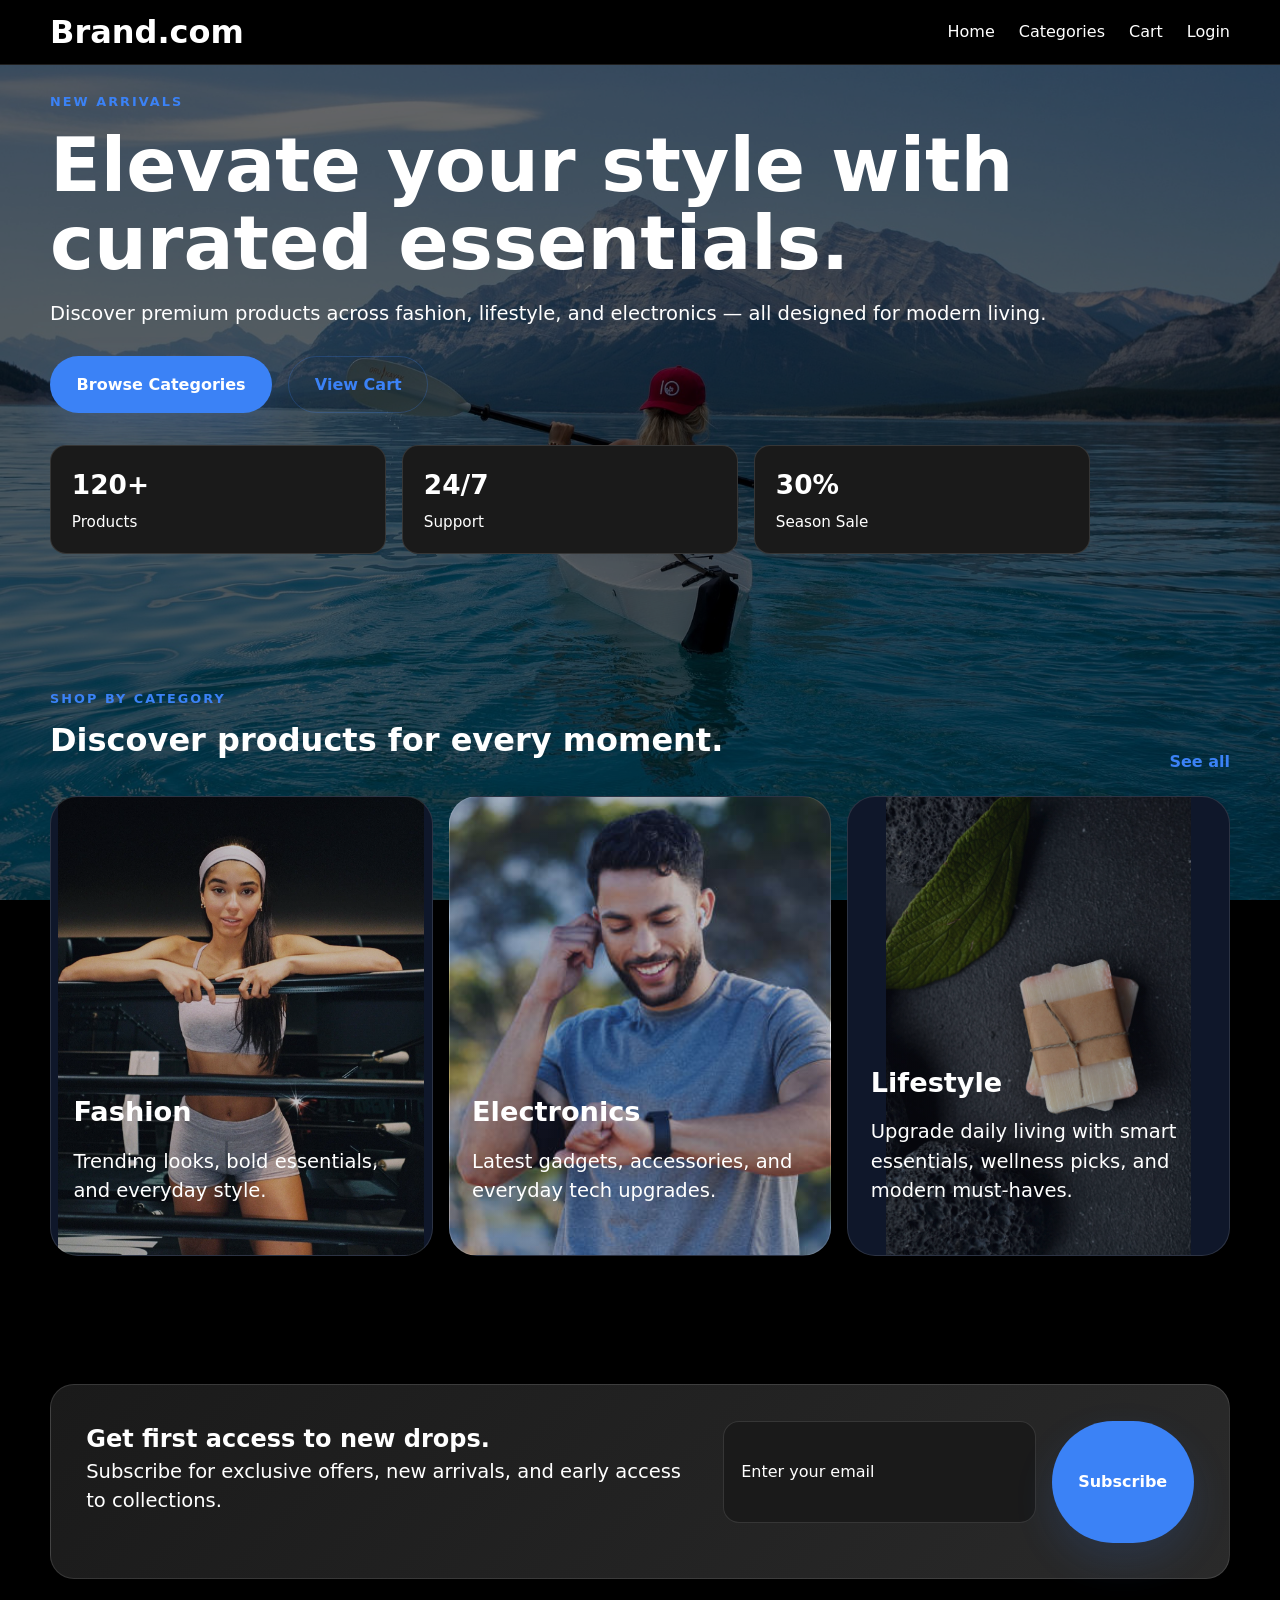
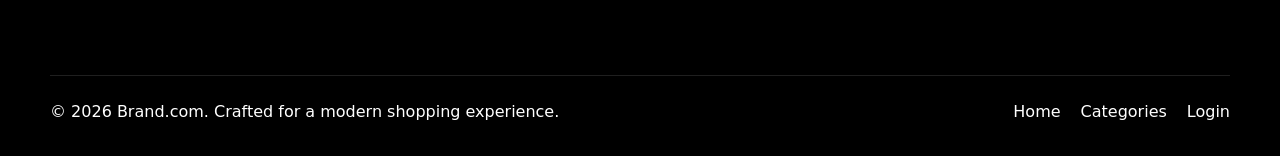
==== commit a1346ac9: "more simplification" ====
--- a/index.html
+++ b/index.html
@@ -6,12 +6,14 @@
     <title>Brand.com - Premium Products</title>
     <link rel="stylesheet" href="CSS/styles.css">
 </head>
-<body id="home">
+<body class="home-page">
     <header>
-        <div>
-            <a href="index.html">Brand.com</a>
-            <nav aria-label="Main navigation">
-                <a href="index.html" aria-current="page">Home</a>
+        <div class="container">
+            <a href="index.html">
+                <span>Brand.com</span>
+            </a>
+            <nav>
+                <a href="index.html" class="active">Home</a>
                 <a href="Categories.html">Categories</a>
                 <a href="Shopping Cart.html">Cart</a>
                 <a href="Login.html">Login</a>
@@ -20,82 +22,80 @@
     </header>
 
     <main>
-        <section id="hero">
-            <div>
-                <article>
-                    <p data-eyebrow>New arrivals</p>
+        <section class="hero">
+            <div class="container hero-grid">
+                <div class="hero-copy">
+                    <span class="eyebrow">New arrivals</span>
                     <h1>Elevate your style with curated essentials.</h1>
                     <p>Discover premium products across fashion, lifestyle, and electronics — all designed for modern living.</p>
-                    <div>
-                        <a href="Categories.html" data-tone="primary">Browse Categories</a>
-                        <a href="Shopping Cart.html" data-tone="outline">View Cart</a>
+                    <div class="hero-actions">
+                        <a class="button button-primary" href="Categories.html">Browse Categories</a>
+                        <a class="button button-outline" href="Shopping Cart.html">View Cart</a>
                     </div>
-                    <dl>
+                    <div class="stats-grid">
                         <div>
-                            <dd>120+</dd>
-                            <dt>Products</dt>
+                            <strong>120+</strong>
+                            <span>Products</span>
                         </div>
                         <div>
-                            <dd>24/7</dd>
-                            <dt>Support</dt>
+                            <strong>24/7</strong>
+                            <span>Support</span>
                         </div>
                         <div>
-                            <dd>30%</dd>
-                            <dt>Season Sale</dt>
+                            <strong>30%</strong>
+                            <span>Season Sale</span>
                         </div>
-                    </dl>
+                    </div>
+                </div>
+            </div>
+        </section>
+
+        <section class="featured-categories">
+            <div class="container section-head">
+                <div>
+                    <span class="eyebrow">Shop by category</span>
+                    <h2>Discover products for every moment.</h2>
+                </div>
+                <a class="link-button" href="Categories.html">See all</a>
+            </div>
+            <div class="container card-grid">
+                <article class="category-card category-card-fashion">
+                    <h3>Fashion</h3>
+                    <p>Trending looks, bold essentials, and everyday style.</p>
+                </article>
+                <article class="category-card category-card-electronics">
+                    <h3>Electronics</h3>
+                    <p>Latest gadgets, accessories, and everyday tech upgrades.</p>
+                </article>
+                <article class="category-card category-card-lifestyle">
+                    <h3>Lifestyle</h3>
+                    <p>Upgrade daily living with smart essentials, wellness picks, and modern must-haves.</p>
                 </article>
             </div>
         </section>
 
-        <section id="featured">
-            <div>
-                <header>
-                    <div>
-                        <p data-eyebrow>Shop by category</p>
-                        <h2>Discover products for every moment.</h2>
-                    </div>
-                    <a href="Categories.html">See all</a>
-                </header>
-                <div>
-                    <article data-category="fashion">
-                        <h3>Fashion</h3>
-                        <p>Trending looks, bold essentials, and everyday style.</p>
-                    </article>
-                    <article data-category="electronics">
-                        <h3>Electronics</h3>
-                        <p>Latest gadgets, accessories, and everyday tech upgrades.</p>
-                    </article>
-                    <article data-category="lifestyle">
-                        <h3>Lifestyle</h3>
-                        <p>Upgrade daily living with smart essentials, wellness picks, and modern must-haves.</p>
-                    </article>
-                </div>
-            </div>
-        </section>
-
-        <section id="newsletter">
-            <div>
+        <section class="newsletter">
+            <div class="container newsletter-card">
                 <div>
                     <h2>Get first access to new drops.</h2>
                     <p>Subscribe for exclusive offers, new arrivals, and early access to collections.</p>
                 </div>
-                <form>
+                <form class="newsletter-form">
                     <input type="email" placeholder="Enter your email" required>
-                    <button type="submit" data-tone="primary">Subscribe</button>
+                    <button type="submit" class="button button-primary">Subscribe</button>
                 </form>
             </div>
         </section>
     </main>
 
     <footer>
-        <div>
+        <div class="container">
             <p>© 2026 Brand.com. Crafted for a modern shopping experience.</p>
-            <nav aria-label="Footer navigation">
+            <div>
                 <a href="index.html">Home</a>
                 <a href="Categories.html">Categories</a>
                 <a href="Login.html">Login</a>
-            </nav>
+            </div>
         </div>
     </footer>
 </body>
--- a/CSS/styles.css
+++ b/CSS/styles.css
@@ -1,7 +1,18 @@
 :root {
-    color-scheme: light;
+    color-scheme: dark;
+    font-family: Inter, system-ui, -apple-system, BlinkMacSystemFont, "Segoe UI", sans-serif;
     font-size: 16px;
     line-height: 1.5;
+    color: #ffffff;
+    background-color: #000000;
+    --surface: #1a1a1a;
+    --surface-soft: #2a2a2a;
+    --border: rgba(255, 255, 255, 0.12);
+    --primary: #3b82f6;
+    --primary-dark: #2563eb;
+    --accent: #fb7185;
+    --muted: #ffffff;
+    --text: #ffffff;
 }
 
 * {
@@ -16,53 +27,44 @@
 
 body {
     min-height: 100vh;
-    background-color: #eef2ff;
-    color: #0f172a;
-    font-family: Inter, system-ui, -apple-system, BlinkMacSystemFont, "Segoe UI", sans-serif;
-}
-
-body#home {
-    background-image: linear-gradient(rgba(255, 255, 255, 0.12), rgba(255, 255, 255, 0.12)), url("../background2.jpg");
-    background-position: center;
-    background-size: cover;
-    background-repeat: no-repeat;
-    background-attachment: fixed;
+    background-color: #000000;
+    color: var(--text);
+    font-family: var(--font-family);
+}
+
+body.home-page {
+    background: linear-gradient(rgba(0, 0, 0, 0.58), rgba(0, 0, 0, 0.58)), url("../background2.jpg") center/cover no-repeat fixed;
     animation: homeBackgroundSwap 35s infinite;
 }
 
 @keyframes homeBackgroundSwap {
     0%,
     24% {
-        background-image: linear-gradient(rgba(255, 255, 255, 0.12), rgba(255, 255, 255, 0.12)), url("../background2.jpg");
+        background: linear-gradient(rgba(0, 0, 0, 0.58), rgba(0, 0, 0, 0.58)), url("../background2.jpg") center/cover no-repeat fixed;
     }
     25%,
     49% {
-        background-image: linear-gradient(rgba(255, 255, 255, 0.12), rgba(255, 255, 255, 0.12)), url("../Images/background3.jpg");
+        background: linear-gradient(rgba(0, 0, 0, 0.58), rgba(0, 0, 0, 0.58)), url("../Images/background3.jpg") center/cover no-repeat fixed;
     }
     50%,
     74% {
-        background-image: linear-gradient(rgba(255, 255, 255, 0.12), rgba(255, 255, 255, 0.12)), url("../Images/background5.jpg");
+        background: linear-gradient(rgba(0, 0, 0, 0.58), rgba(0, 0, 0, 0.58)), url("../Images/background5.jpg") center/cover no-repeat fixed;
     }
     75%,
     100% {
-        background-image: linear-gradient(rgba(255, 255, 255, 0.12), rgba(255, 255, 255, 0.12)), url("../Images/background6.jpg");
+        background: linear-gradient(rgba(0, 0, 0, 0.58), rgba(0, 0, 0, 0.58)), url("../Images/background6.jpg") center/cover no-repeat fixed;
     }
 }
 
 @media (prefers-reduced-motion: reduce) {
-    body#home {
+    body.home-page {
         animation: none;
     }
 }
 
 img {
+    max-width: 100%;
     display: block;
-    max-width: 100%;
-}
-
-a {
-    color: inherit;
-    text-decoration: none;
 }
 
 button,
@@ -72,302 +74,361 @@
     font: inherit;
 }
 
-header,
-footer,
-main > section {
-    width: 100%;
-}
-
-header > div,
-main > section > div,
-footer > div {
+a {
+    color: inherit;
+    text-decoration: none;
+}
+
+.container {
     width: min(1180px, calc(100% - 2rem));
     margin: 0 auto;
 }
 
-main > section {
-    padding-top: 4rem;
-    padding-bottom: 4rem;
+main section {
+    padding: 4rem 0;
 }
 
 header {
+    background: #000000;
+    border-bottom: 1px solid var(--border);
     position: sticky;
     top: 0;
     z-index: 20;
-    background-color: rgba(255, 255, 255, 0.95);
-    border-bottom: 1px solid rgba(15, 23, 42, 0.12);
     backdrop-filter: blur(16px);
 }
 
-header > div {
+header .container {
     display: flex;
     align-items: center;
     justify-content: space-between;
     gap: 1rem;
-    padding-top: 1rem;
-    padding-bottom: 1rem;
-}
-
-header > div > a:first-child {
-    color: #0f172a;
+    padding: 1rem 0;
+}
+
+header .container > a {
+    display: inline-flex;
+    align-items: center;
+    gap: 0;
+    font-weight: 700;
     font-size: 2rem;
-    font-weight: 700;
     line-height: 1;
+    color: var(--text);
+}
+
+header .container > a img {
+    width: 34px;
+    height: 34px;
 }
 
 nav {
     display: flex;
+    gap: 1.5rem;
     flex-wrap: wrap;
-    gap: 1.5rem;
-}
-
-header nav a,
-footer nav a {
-    color: #000000;
+}
+
+nav a {
+    color: #ffffff;
     font-weight: 500;
     transition: color 0.2s ease;
 }
 
-header nav a:hover,
-header nav a[aria-current="page"],
-footer nav a:hover {
-    color: #0f172a;
-}
-
-#hero article > div a,
-#newsletter button,
-#auth button,
-#cart-area aside button,
-header > div > a:last-child {
+nav a:hover,
+nav a.active {
+    color: var(--text);
+}
+
+.button {
     display: inline-flex;
     align-items: center;
     justify-content: center;
     padding: 0.95rem 1.6rem;
-    border: 1px solid transparent;
     border-radius: 999px;
-    cursor: pointer;
     font-weight: 600;
     transition: transform 0.2s ease, background-color 0.2s ease, box-shadow 0.2s ease;
-}
-
-#hero article > div a:hover,
-#newsletter button:hover,
-#auth button:hover,
-#cart-area aside button:hover,
-header > div > a:last-child:hover {
+    border: 1px solid transparent;
+    cursor: pointer;
+}
+
+.button:hover {
     transform: translateY(-1px);
 }
 
-#hero article > div a:first-child,
-#newsletter button,
-#auth button,
-#cart-area aside button {
-    background-color: #001a66;
-    color: #ffffff;
+.button-primary {
+    background-color: var(--primary);
+    color: white;
     box-shadow: 0 18px 40px rgba(59, 130, 246, 0.14);
 }
 
-#hero article > div a:first-child:hover,
-#newsletter button:hover,
-#auth button:hover,
-#cart-area aside button:hover {
-    background-color: #000d33;
-}
-
-#hero article > div a:last-child {
-    background-color: transparent;
-    color: #001a66;
+.button-primary:hover {
+    background-color: var(--primary-dark);
+}
+
+.button-secondary {
+    background: var(--surface-soft);
+    color: var(--text);
+    border-color: var(--border);
+}
+
+.button-outline {
+    background: transparent;
+    color: var(--primary);
     border-color: rgba(59, 130, 246, 0.24);
 }
 
-header > div > a:last-child {
-    background-color: #f8fafc;
-    color: #0f172a;
-    border-color: rgba(15, 23, 42, 0.12);
-}
-
-#hero article p:first-child,
-#featured header p,
-#intro p:first-child,
-#auth header p:first-child {
-    display: inline-flex;
-    align-items: center;
-    margin-bottom: 1rem;
-    color: #001a66;
-    font-size: 0.8rem;
-    font-weight: 700;
-    letter-spacing: 0.16em;
-    text-transform: uppercase;
-}
-
-#hero {
+.button-facebook {
+    background-color: #1877F2;
+    color: white;
+    width: 100%;
+    box-shadow: 0 18px 40px rgba(24, 119, 242, 0.14);
+}
+
+.button-facebook:hover {
+    background-color: #165cc5;
+}
+
+.button-twitter {
+    background-color: #1DA1F2;
+    color: white;
+    width: 100%;
+    box-shadow: 0 18px 40px rgba(29, 161, 242, 0.14);
+}
+
+.button-twitter:hover {
+    background-color: #1a91da;
+}
+
+.button-google {
+    background-color: #EA4335;
+    color: white;
+    width: 100%;
+    box-shadow: 0 18px 40px rgba(234, 67, 53, 0.14);
+}
+
+.button-google:hover {
+    background-color: #d33425;
+}
+
+.hero {
     padding-top: 1.5rem;
     padding-bottom: 4.25rem;
 }
 
-#hero > div {
+.hero-grid {
     display: grid;
-    gap: 1rem;
-    align-items: center;
-}
-
-#hero article {
+    grid-template-columns: 1fr;
+    gap: 1rem;
+    align-items: center;
+}
+
+.hero-copy {
     width: 100%;
     max-width: 1080px;
 }
 
-#hero h1,
-#intro h1,
-#auth h1 {
+.eyebrow {
+    display: inline-flex;
+    align-items: center;
+    text-transform: uppercase;
+    letter-spacing: 0.16em;
+    font-size: 0.8rem;
+    color: var(--primary);
+    font-weight: 700;
     margin-bottom: 1rem;
-    color: #0f172a;
+}
+
+.hero-copy h1,
+.page-intro h1,
+.auth-info h1,
+.summary-card h2,
+.section-head h2 {
     font-size: clamp(2.9rem, 5.8vw, 5.4rem);
     line-height: 1.05;
-}
-
-#hero h1 + p,
-#intro h1 + p,
-#auth h1 + p,
-#featured article p,
-#catalog article p,
-#newsletter p,
-#cart-area aside > p {
+    margin-bottom: 1rem;
+    color: var(--text);
+}
+
+.hero-copy p,
+.page-intro p,
+.auth-info p,
+.category-card p,
+.summary-card p,
+.newsletter-card p {
+    color: var(--muted);
+    font-size: 1.22rem;
     margin-bottom: 1.75rem;
-    color: #000000;
-    font-size: 1.22rem;
-}
-
-#hero article > div {
+}
+
+.hero-actions {
     display: flex;
     flex-wrap: wrap;
     gap: 1rem;
     margin-bottom: 2rem;
 }
 
-#hero dl {
+.stats-grid {
     display: grid;
     grid-template-columns: repeat(3, minmax(0, 1fr));
     gap: 1rem;
     max-width: 1040px;
 }
 
-#hero dl div {
+.stats-grid div {
     padding: 1.2rem 1.3rem;
-    background-color: #ffffff;
-    border: 1px solid rgba(15, 23, 42, 0.12);
+    background: var(--surface);
+    border: 1px solid var(--border);
     border-radius: 1rem;
 }
 
-#hero dd {
+.stats-grid strong {
+    display: block;
+    font-size: 1.65rem;
     margin-bottom: 0.35rem;
-    font-size: 1.65rem;
-    font-weight: 700;
-}
-
-#hero dt {
-    color: #000000;
+}
+
+.stats-grid span {
     font-size: 0.95rem;
-}
-
-#featured header {
-    display: flex;
+    color: var(--muted);
+}
+
+.hero-image {
+    display: flex;
+    justify-content: center;
+    align-items: center;
+}
+
+.hero-image img {
+    max-width: 100%;
+    border-radius: 1.75rem;
+    box-shadow: 0 35px 80px rgba(15, 23, 42, 0.12);
+}
+
+.section-head {
+    display: flex;
+    justify-content: space-between;
     align-items: flex-end;
-    justify-content: space-between;
     gap: 1rem;
     margin-bottom: 1.4rem;
 }
 
-#featured h2 {
+.section-head h2 {
     font-size: clamp(2rem, 2.5vw, 2.6rem);
 }
 
-#featured header > a {
-    color: #001a66;
+.link-button {
+    color: var(--primary);
     font-weight: 700;
     transition: opacity 0.2s ease;
 }
 
-#featured header > a:hover {
+.link-button:hover {
     opacity: 0.8;
 }
 
-#featured header + div,
-#catalog > div {
+.card-grid {
     display: grid;
     grid-template-columns: repeat(3, minmax(0, 1fr));
     gap: 1rem;
 }
 
-#featured article,
-#catalog article {
+.category-card {
+    padding: 1.4rem;
+    border-radius: 1.75rem;
+    background: var(--surface);
+    border: 1px solid var(--border);
+    transition: transform 0.25s ease, box-shadow 0.25s ease;
+    cursor: pointer;
+}
+
+.category-card:hover {
+    transform: translateY(-6px);
+    box-shadow: 0 24px 60px rgba(15, 23, 42, 0.1);
+}
+
+.category-card img {
+    width: 64px;
+    margin-bottom: 1.5rem;
+}
+
+.category-card h3 {
+    margin-bottom: 0.85rem;
+    font-size: 1.7rem;
+    color: var(--text);
+}
+
+.category-card-fashion {
+    background-image: linear-gradient(rgba(15, 23, 42, 0.25), rgba(15, 23, 42, 0.25)), url("../Images/fashion2.png");
+    background-size: contain;
+    background-repeat: no-repeat;
+    background-position: center top;
+    background-color: #0f172a;
+    min-height: 460px;
     display: flex;
     flex-direction: column;
     justify-content: flex-end;
+}
+
+.category-card-fashion h3,
+.category-card-fashion p {
+    color: #ffffff;
+}
+
+.category-card-electronics {
+    background-image: linear-gradient(rgba(15, 23, 42, 0.25), rgba(15, 23, 42, 0.25)), url("../Images/electronics.jpg");
+    background-size: cover;
+    background-repeat: no-repeat;
+    background-position: center;
+    background-color: #0f172a;
     min-height: 460px;
-    padding: 1.4rem;
+    display: flex;
+    flex-direction: column;
+    justify-content: flex-end;
+}
+
+.category-card-electronics h3,
+.category-card-electronics p {
+    color: #ffffff;
+}
+
+.category-card-lifestyle {
+    background-image: linear-gradient(rgba(15, 23, 42, 0.25), rgba(15, 23, 42, 0.25)), url("../Images/wellness.jpg");
+    background-size: contain;
+    background-repeat: no-repeat;
+    background-position: center top;
     background-color: #0f172a;
-    border: 1px solid rgba(15, 23, 42, 0.12);
-    border-radius: 1.75rem;
-    cursor: pointer;
-    transition: transform 0.25s ease, box-shadow 0.25s ease;
-}
-
-#featured article:hover,
-#catalog article:hover {
-    transform: translateY(-6px);
-    box-shadow: 0 24px 60px rgba(15, 23, 42, 0.1);
-}
-
-#featured article h3,
-#catalog article h3 {
-    margin-bottom: 0.85rem;
+    min-height: 460px;
+    display: flex;
+    flex-direction: column;
+    justify-content: flex-end;
+}
+
+.category-card-lifestyle h3,
+.category-card-lifestyle p {
     color: #ffffff;
-    font-size: 1.7rem;
-}
-
-#featured article p,
-#catalog article p {
-    color: #ffffff;
-}
-
-#featured article:nth-child(1),
-#catalog article:nth-child(1) {
-    background-image: linear-gradient(rgba(15, 23, 42, 0.25), rgba(15, 23, 42, 0.25)), url("../Images/fashion2.png");
-    background-position: center top;
-    background-repeat: no-repeat;
-    background-size: contain;
-}
-
-#featured article:nth-child(2),
-#catalog article:nth-child(2) {
-    background-image: linear-gradient(rgba(15, 23, 42, 0.25), rgba(15, 23, 42, 0.25)), url("../Images/electronics.jpg");
-    background-position: center;
-    background-repeat: no-repeat;
-    background-size: cover;
-}
-
-#featured article:nth-child(3),
-#catalog article:nth-child(3) {
-    background-image: linear-gradient(rgba(15, 23, 42, 0.25), rgba(15, 23, 42, 0.25)), url("../Images/wellness.jpg");
-    background-position: center top;
-    background-repeat: no-repeat;
-    background-size: contain;
-}
-
-#newsletter > div {
+}
+
+.newsletter-card {
     display: grid;
     grid-template-columns: minmax(0, 1.3fr) minmax(220px, 1fr);
     gap: 1.5rem;
     padding: 2.2rem;
-    background: linear-gradient(135deg, #eef2ff 0%, #f8fafc 100%);
-    border: 1px solid rgba(99, 102, 241, 0.14);
     border-radius: 1.5rem;
-}
-
-#newsletter form {
+    background: linear-gradient(135deg, var(--surface) 0%, var(--surface-soft) 100%);
+    border: 1px solid var(--border);
+}
+
+.newsletter-form {
     display: grid;
     grid-template-columns: 1fr auto;
     gap: 1rem;
+}
+
+.newsletter-form input {
+    width: 100%;
+    padding: 1rem 1.1rem;
+    border: 1px solid var(--border);
+    border-radius: 999px;
+    background: var(--surface-soft);
+    color: var(--text);
 }
 
 input[type="email"],
@@ -375,182 +436,414 @@
 input[type="password"] {
     width: 100%;
     padding: 1rem 1.1rem;
-    color: #0f172a;
-    background-color: #ffffff;
-    border: 1px solid rgba(15, 23, 42, 0.12);
+    border: 1px solid var(--border);
     border-radius: 1rem;
-}
-
-#newsletter input[type="email"] {
-    border-radius: 999px;
-}
-
-#auth input {
+    background: var(--surface);
     margin-bottom: 1.25rem;
+    color: var(--text);
 }
 
 input::placeholder {
-    color: #000000;
-}
-
-#intro {
-    padding-bottom: 0;
-}
-
-#auth {
+    color: var(--muted);
+}
+
+.auth-card,
+.summary-card {
+    background: var(--surface);
+    border-radius: 1.75rem;
+    padding: 2rem;
+    border: 1px solid var(--border);
+}
+
+.auth-section {
     padding-top: 4rem;
     padding-bottom: 4rem;
 }
 
-#auth > div {
+.auth-card {
     max-width: 620px;
     margin: 0 auto;
-    padding: 2rem;
-    background-color: #ffffff;
-    border: 1px solid rgba(15, 23, 42, 0.12);
-    border-radius: 1.75rem;
-}
-
-#auth header {
+}
+
+.auth-info {
     margin-bottom: 2rem;
 }
 
-#auth label {
+.auth-info h1 {
+    margin-bottom: 1rem;
+}
+
+.auth-form label {
     display: block;
     margin-bottom: 0.6rem;
-    color: #0f172a;
     font-weight: 600;
-}
-
-#auth form > p {
+    color: var(--text);
+}
+
+.auth-note {
     margin-top: 1rem;
-    color: #000000;
-}
-
-#auth form > p a {
-    color: #001a66;
+    color: var(--muted);
+}
+
+.auth-note a {
+    color: var(--primary);
     font-weight: 700;
 }
 
-#cart-area {
+.forgot-password {
+    display: inline-block;
+    margin-bottom: 1.5rem;
+    color: var(--primary);
+    font-weight: 600;
+    font-size: 0.95rem;
+    transition: color 0.2s ease;
+}
+
+.forgot-password:hover {
+    color: var(--primary-dark);
+    text-decoration: underline;
+}
+
+.divider-or {
+    display: flex;
+    align-items: center;
+    gap: 1rem;
+    margin: 2rem 0 1.5rem 0;
+    color: var(--muted);
+    font-weight: 500;
+    font-size: 0.9rem;
+}
+
+.divider-or::before,
+.divider-or::after {
+    content: '';
+    flex: 1;
+    height: 1px;
+    background: var(--border);
+}
+
+.social-signin {
+    display: flex;
+    flex-direction: column;
+    gap: 0.75rem;
+    margin-bottom: 2rem;
+}
+
+.page-intro {
+    background: transparent;
+    padding-bottom: 0;
+}
+
+.cart-section {
     padding-top: 1rem;
 }
 
-#cart-area > div {
+.cart-grid {
     display: grid;
     grid-template-columns: 1.8fr 0.9fr;
     gap: 1.5rem;
     width: min(1120px, calc(100% - 2rem));
-}
-
-#cart-area section,
-#cart-area aside {
+    margin: 0 auto;
+}
+
+.cart-table,
+.cart-summary {
+    background: var(--surface);
+    border: 1px solid var(--border);
+    border-radius: 1.75rem;
     padding: 1.5rem;
-    background-color: #ffffff;
-    border: 1px solid rgba(15, 23, 42, 0.12);
-    border-radius: 1.75rem;
-}
-
-#cart-area section > div {
+}
+
+.cart-row {
     display: grid;
     grid-template-columns: 2.2fr 1fr 0.9fr 1fr;
     gap: 1rem;
     align-items: center;
-    padding-top: 1.2rem;
-    padding-bottom: 1.2rem;
-    border-bottom: 1px solid rgba(15, 23, 42, 0.12);
-}
-
-#cart-area section > div:last-child {
+    padding: 1.2rem 0;
+    border-bottom: 1px solid var(--border);
+}
+
+.cart-row:last-child {
     border-bottom: none;
 }
 
-#cart-area section > div:first-child {
-    color: #000000;
+.cart-head {
+    color: var(--muted);
     font-size: 0.95rem;
+    text-transform: uppercase;
+    letter-spacing: 0.08em;
     font-weight: 600;
-    letter-spacing: 0.08em;
-    text-transform: uppercase;
-}
-
-#cart-area section > div > div:first-child {
-    display: flex;
-    align-items: center;
-    gap: 1rem;
-}
-
-#cart-area img {
+}
+
+.product-info {
+    display: flex;
+    align-items: center;
+    gap: 1rem;
+}
+
+.product-info img {
     width: 72px;
     height: 72px;
+    border-radius: 1.25rem;
     object-fit: contain;
-    border-radius: 1.25rem;
-}
-
-#cart-area strong {
+}
+
+.product-info strong {
     display: block;
     margin-bottom: 0.35rem;
-    color: #0f172a;
-}
-
-#cart-area section > div > div:first-child span {
-    color: #000000;
+    color: var(--text);
+}
+
+.product-info span {
+    color: var(--muted);
     font-size: 0.95rem;
 }
 
-#cart-area aside {
+.cart-summary {
     display: flex;
     flex-direction: column;
     gap: 1.25rem;
 }
 
-#cart-area aside h2 {
+.summary-card h2 {
+    margin-bottom: 1rem;
     font-size: 1.8rem;
 }
 
-#cart-area aside div {
-    display: flex;
-    align-items: center;
+.summary-row {
+    display: flex;
     justify-content: space-between;
-    padding-top: 0.7rem;
-    padding-bottom: 0.7rem;
-    border-bottom: 1px solid rgba(15, 23, 42, 0.12);
-}
-
-#cart-area aside div:last-of-type {
+    align-items: center;
+    padding: 0.7rem 0;
+    border-bottom: 1px solid var(--border);
+}
+
+.summary-row.total {
     font-size: 1.1rem;
     font-weight: 700;
-    border-bottom: none;
-}
-
-#cart-area aside > p {
-    margin-bottom: 0;
+    border-color: transparent;
+}
+
+.summary-note {
+    color: var(--muted);
     font-size: 0.95rem;
 }
 
 footer {
-    padding-top: 2rem;
-    padding-bottom: 2rem;
-}
-
-footer > div {
-    display: flex;
-    align-items: center;
+    padding: 2rem 0;
+}
+
+footer .container {
+    display: flex;
     justify-content: space-between;
-    gap: 1rem;
+    align-items: center;
+    gap: 1rem;
+    border-top: 1px solid var(--border);
     padding-top: 1.5rem;
-    border-top: 1px solid rgba(15, 23, 42, 0.12);
+}
+
+footer .container > div:last-child {
+    display: flex;
+    gap: 1.25rem;
+    flex-wrap: wrap;
+}
+
+footer .container > div:last-child a {
+    color: var(--muted);
+    transition: color 0.2s ease;
+}
+
+footer .container > div:last-child a:hover {
+    color: var(--text);
+}
+
+/* Product Grid and Cards */
+.product-grid {
+    display: grid;
+    grid-template-columns: repeat(3, minmax(0, 1fr));
+    gap: 1.5rem;
+}
+
+.product-card {
+    background: var(--surface);
+    border: 1px solid var(--border);
+    border-radius: 1.75rem;
+    overflow: hidden;
+    transition: transform 0.25s ease, box-shadow 0.25s ease;
+    display: flex;
+    flex-direction: column;
+}
+
+.product-card:hover {
+    transform: translateY(-8px);
+    box-shadow: 0 24px 60px rgba(15, 23, 42, 0.12);
+}
+
+.product-image {
+    width: 100%;
+    height: 240px;
+    background: linear-gradient(135deg, var(--surface-soft) 0%, var(--surface) 100%);
+    display: flex;
+    align-items: center;
+    justify-content: center;
+    border-bottom: 1px solid var(--border);
+}
+
+.product-placeholder {
+    font-size: 4.5rem;
+    opacity: 0.9;
+}
+
+.product-content {
+    padding: 1.75rem;
+    display: flex;
+    flex-direction: column;
+    flex-grow: 1;
+}
+
+.product-card h3 {
+    font-size: 1.35rem;
+    margin-bottom: 0.75rem;
+    color: var(--text);
+}
+
+.product-description {
+    color: var(--muted);
+    font-size: 0.95rem;
+    line-height: 1.6;
+    margin-bottom: 1.25rem;
+    flex-grow: 1;
+}
+
+.product-meta {
+    display: flex;
+    justify-content: space-between;
+    align-items: center;
+    margin-bottom: 1.25rem;
+    padding-bottom: 1rem;
+    border-bottom: 1px solid var(--border);
+}
+
+.product-price {
+    font-size: 1.45rem;
+    font-weight: 700;
+    color: var(--primary);
+}
+
+.product-rating {
+    font-size: 0.85rem;
+    color: var(--muted);
+}
+
+.product-card .button {
+    width: 100%;
+}
+
+/* Features Section */
+.features-section {
+    background: linear-gradient(135deg, var(--surface-soft) 0%, var(--surface) 100%);
+    border-top: 1px solid var(--border);
+    border-bottom: 1px solid var(--border);
+}
+
+.features-grid {
+    display: grid;
+    grid-template-columns: repeat(3, minmax(0, 1fr));
+    gap: 2rem;
+}
+
+.feature-card {
+    text-align: center;
+    padding: 1.5rem;
+}
+
+.feature-icon {
+    font-size: 2.5rem;
+    color: var(--primary);
+    margin-bottom: 1rem;
+}
+
+.feature-card h4 {
+    font-size: 1.2rem;
+    margin-bottom: 0.75rem;
+    color: var(--text);
+}
+
+.feature-card p {
+    color: var(--muted);
+    font-size: 0.95rem;
+    line-height: 1.6;
+}
+
+body.categories-page .page-intro .container {
+    max-width: 980px;
+}
+
+body.categories-page #products .section-head {
+    margin-bottom: 2rem;
+}
+
+body.categories-page .product-image {
+    position: relative;
+}
+
+body.categories-page .product-badge {
+    position: absolute;
+    top: 1rem;
+    left: 1rem;
+    border-radius: 999px;
+    padding: 0.3rem 0.7rem;
+    font-size: 0.72rem;
+    font-weight: 700;
+    letter-spacing: 0.04em;
+    text-transform: uppercase;
+    background: var(--surface);
+    border: 1px solid var(--border);
+    color: var(--text);
+}
+
+body.categories-page .features-title {
+    font-size: 2.2rem;
+    margin-bottom: 0.6rem;
+    text-align: center;
+    color: var(--text);
+}
+
+body.categories-page .features-subtitle {
+    text-align: center;
+    color: var(--muted);
+    margin: 0 auto 2rem;
+    max-width: 640px;
+}
+
+body.categories-page .benefits-actions {
+    justify-content: center;
+    margin-top: 2rem;
 }
 
 @media (max-width: 900px) {
-    #hero dl,
-    #cart-area > div,
-    #newsletter > div {
+    .hero-grid,
+    .stats-grid,
+    .cart-grid,
+    .newsletter-card {
         grid-template-columns: 1fr;
     }
 
-    #featured header + div,
-    #catalog > div {
+    .card-grid {
         grid-template-columns: repeat(2, minmax(0, 1fr));
+    }
+
+    .product-grid {
+        grid-template-columns: repeat(2, minmax(0, 1fr));
+    }
+
+    .features-grid {
+        grid-template-columns: repeat(2, minmax(0, 1fr));
+    }
+
+    .hero-copy,
+    .hero-side-card {
+        max-width: 100%;
     }
 
     nav {
@@ -559,35 +852,46 @@
 }
 
 @media (max-width: 720px) {
+    header .container {
+        flex-direction: column;
+        align-items: flex-start;
+    }
+
     header {
         position: relative;
     }
 
-    header > div,
-    footer > div,
-    #featured header {
+    .hero-actions {
         flex-direction: column;
-        align-items: flex-start;
-    }
-
-    #hero article > div {
-        flex-direction: column;
-    }
-
-    #hero dl {
+    }
+
+    .stats-grid {
         grid-template-columns: repeat(2, minmax(0, 1fr));
     }
 
-    #cart-area section > div {
+    .cart-row {
         grid-template-columns: 1.7fr 1fr;
     }
 
-    #cart-area section > div span:nth-child(3),
-    #cart-area section > div span:nth-child(4) {
+    .cart-row span:nth-child(3),
+    .cart-row span:nth-child(4) {
         display: none;
     }
 
-    #newsletter > div {
+    .cart-head span:nth-child(3),
+    .cart-head span:nth-child(4) {
+        display: none;
+    }
+
+    .newsletter-card {
+        grid-template-columns: 1fr;
+    }
+
+    .product-grid {
+        grid-template-columns: 1fr;
+    }
+
+    .features-grid {
         grid-template-columns: 1fr;
     }
 }
@@ -597,24 +901,26 @@
         font-size: 0.95rem;
     }
 
-    #hero article > div a,
-    #newsletter button,
-    #auth button,
-    #cart-area aside button,
-    header > div > a:last-child {
+    .button {
         width: 100%;
     }
 
-    nav,
-    #hero dl,
-    #cart-area > div,
-    #newsletter > div {
+    nav {
+        flex-wrap: wrap;
+        gap: 0.75rem;
+    }
+
+    .stats-grid,
+    .cart-grid,
+    .newsletter-card {
         gap: 1rem;
     }
 
-    #featured header + div,
-    #catalog > div,
-    #newsletter form {
+    .card-grid {
         grid-template-columns: 1fr;
     }
-}
+
+    .newsletter-form {
+        grid-template-columns: 1fr;
+    }
+}
